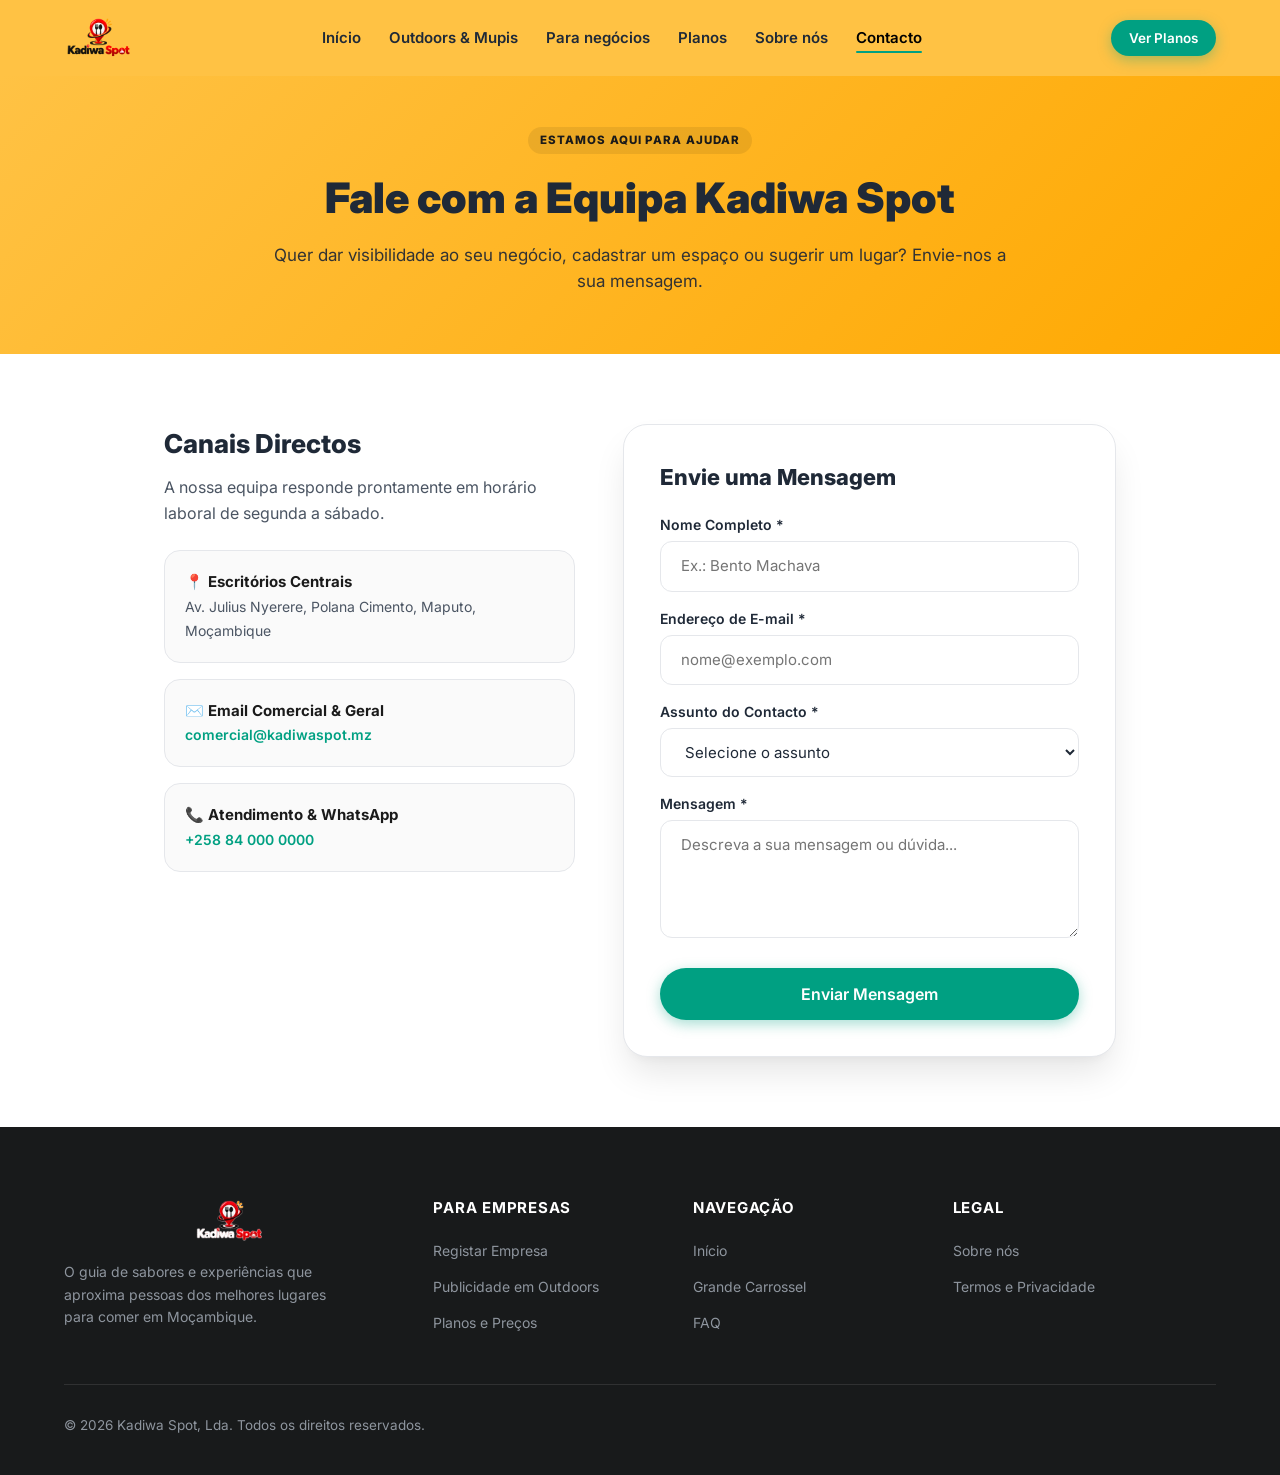
==== pages/contacto.html @ 8135b5d2 "o inicio da jornada iniciada" ====
<!DOCTYPE html>
<html lang="pt-MZ">

<head>
    <meta charset="UTF-8">
    <meta name="viewport" content="width=device-width, initial-scale=1.0">
    <meta name="description"
        content="Fale com a equipa do Kadiwa Spot para parcerias, publicidade em outdoors, cadastro de restaurantes ou suporte.">
    <meta name="theme-color" content="#FFC244">
    <title>Contacto & Parcerias | Kadiwa Spot</title>
    <link rel="stylesheet" href="../css/estilos.css">
</head>

<body>
    <a class="skip-link" href="#conteudo">Saltar para o conteúdo</a>

    <!-- Topbar (Glovo Yellow) -->
    <header class="glovo-header">
        <div class="container nav-wrap">
            <a class="brand-link" href="../index.html" aria-label="Kadiwa Spot Início">
                <img class="header-logo" src="../media/imagens/logo.png" alt="Kadiwa Spot">
            </a>

            <nav class="nav-links" aria-label="Menu principal">
                <a href="../index.html">Início</a>
                <a href="negocios.html#outdoors">Outdoors & Mupis</a>
                <a href="negocios.html">Para negócios</a>
                <a href="negocios.html#precos">Planos</a>
                <a href="sobre.html">Sobre nós</a>
                <a class="active" href="contacto.html">Contacto</a>
            </nav>

            <div class="header-actions">
                <a class="btn btn-teal btn-sm" href="negocios.html#precos">Ver Planos</a>
            </div>
        </div>
    </header>

    <main id="conteudo">
        <section class="business-hero-glovo" style="padding: 50px 0 60px 0;">
            <div class="container" style="text-align: center; max-width: 780px;">
                <span class="ad-tag tag-yellow" style="background: rgba(0,0,0,0.08); margin-bottom: 12px;">Estamos aqui
                    para ajudar</span>
                <h1 style="font-size: 42px; font-weight: 900; margin-bottom: 14px;">Fale com a Equipa Kadiwa Spot</h1>
                <p style="font-size: 17px; color: #333333;">Quer dar visibilidade ao seu negócio, cadastrar um espaço
                    ou sugerir um lugar? Envie-nos a sua mensagem.</p>
            </div>
        </section>

        <section style="padding: 70px 0; background: #FFFFFF;">
            <div class="container"
                style="display: grid; grid-template-columns: 1fr 1.2fr; gap: 48px; max-width: 1000px;">
                <!-- Contact info -->
                <div style="display: flex; flex-direction: column; gap: 24px;">
                    <div>
                        <h2 style="font-size: 26px; font-weight: 800; margin-bottom: 12px;">Canais Directos</h2>
                        <p style="color: var(--color-text-secondary); line-height: 1.6;">A nossa equipa responde
                            prontamente em horário laboral de segunda a sábado.</p>
                    </div>

                    <div style="display: flex; flex-direction: column; gap: 16px;">
                        <div
                            style="background: #FAFAFA; padding: 20px; border-radius: var(--radius-lg); border: 1px solid var(--color-border);">
                            <strong style="display: block; font-size: 15px; color: #1A1A1A;">📍 Escritórios
                                Centrais</strong>
                            <span style="color: var(--color-text-secondary); font-size: 14px;">Av. Julius Nyerere,
                                Polana Cimento, Maputo, Moçambique</span>
                        </div>

                        <div
                            style="background: #FAFAFA; padding: 20px; border-radius: var(--radius-lg); border: 1px solid var(--color-border);">
                            <strong style="display: block; font-size: 15px; color: #1A1A1A;">✉️ Email Comercial &
                                Geral</strong>
                            <a href="mailto:comercial@kadiwaspot.mz"
                                style="color: var(--color-teal); font-weight: 600; font-size: 14px;">comercial@kadiwaspot.mz</a>
                        </div>

                        <div
                            style="background: #FAFAFA; padding: 20px; border-radius: var(--radius-lg); border: 1px solid var(--color-border);">
                            <strong style="display: block; font-size: 15px; color: #1A1A1A;">📞 Atendimento &
                                WhatsApp</strong>
                            <a href="tel:+258840000000"
                                style="color: var(--color-teal); font-weight: 600; font-size: 14px;">+258 84 000
                                0000</a>
                        </div>
                    </div>
                </div>

                <!-- Form -->
                <div
                    style="background: #FFFFFF; padding: 36px; border-radius: var(--radius-xl); box-shadow: var(--shadow-xl); border: 1px solid var(--color-border);">
                    <h3 style="font-size: 22px; font-weight: 800; margin-bottom: 20px;">Envie uma Mensagem</h3>
                    <form id="contact-form" style="display: flex; flex-direction: column; gap: 16px;">
                        <div>
                            <label for="contact-name"
                                style="display: block; font-size: 14px; font-weight: 600; margin-bottom: 6px;">Nome
                                Completo *</label>
                            <input id="contact-name" type="text" class="newsletter-input"
                                style="width: 100%; border-radius: var(--radius-md);" required
                                placeholder="Ex.: Bento Machava">
                        </div>

                        <div>
                            <label for="contact-email"
                                style="display: block; font-size: 14px; font-weight: 600; margin-bottom: 6px;">Endereço
                                de E-mail *</label>
                            <input id="contact-email" type="email" class="newsletter-input"
                                style="width: 100%; border-radius: var(--radius-md);" required
                                placeholder="nome@exemplo.com">
                        </div>

                        <div>
                            <label for="contact-subject"
                                style="display: block; font-size: 14px; font-weight: 600; margin-bottom: 6px;">Assunto
                                do Contacto *</label>
                            <select id="contact-subject" class="newsletter-input"
                                style="width: 100%; border-radius: var(--radius-md);" required>
                                <option value="">Selecione o assunto</option>
                                <option value="outdoor">Publicidade em Outdoors & Mupis</option>
                                <option value="carrossel">Destaque no Grande Carrossel</option>
                                <option value="negocio">Registar Restaurante / Takeaway</option>
                                <option value="sugestao">Sugerir ou actualizar um espaço</option>
                                <option value="outro">Outro assunto</option>
                            </select>
                        </div>

                        <div>
                            <label for="contact-message"
                                style="display: block; font-size: 14px; font-weight: 600; margin-bottom: 6px;">Mensagem
                                *</label>
                            <textarea id="contact-message" rows="4" class="newsletter-input"
                                style="width: 100%; border-radius: var(--radius-md);" required
                                placeholder="Descreva a sua mensagem ou dúvida..."></textarea>
                        </div>

                        <button type="submit" class="btn btn-teal btn-lg" style="margin-top: 8px;">Enviar
                            Mensagem</button>
                    </form>
                    <div id="form-feedback"
                        style="display: none; margin-top: 16px; padding: 12px; border-radius: var(--radius-md); background: var(--color-teal-light); color: var(--color-teal); font-weight: 600; text-align: center;">
                        ✓ Mensagem enviada com sucesso! Entraremos em contacto brevemente.
                    </div>
                </div>
            </div>
        </section>
    </main>

    <!-- Glovo Dark Footer -->
    <footer class="glovo-footer">
        <div class="container">
            <div class="footer-top-grid">
                <div class="footer-brand-col">
                    <img class="footer-logo-img" src="../media/imagens/logo-dark.png" alt="Kadiwa Spot">
                    <p>O guia de sabores e experiências que aproxima pessoas dos melhores lugares para comer em
                        Moçambique.</p>
                </div>
                <div class="footer-links-col">
                    <h4>Para Empresas</h4>
                    <ul>
                        <li><a href="negocios.html">Registar Empresa</a></li>
                        <li><a href="negocios.html#outdoors">Publicidade em Outdoors</a></li>
                        <li><a href="negocios.html#precos">Planos e Preços</a></li>
                    </ul>
                </div>
                <div class="footer-links-col">
                    <h4>Navegação</h4>
                    <ul>
                        <li><a href="../index.html">Início</a></li>
                        <li><a href="../index.html#publicidade">Grande Carrossel</a></li>
                        <li><a href="../index.html#faq">FAQ</a></li>
                    </ul>
                </div>
                <div class="footer-links-col">
                    <h4>Legal</h4>
                    <ul>
                        <li><a href="sobre.html">Sobre nós</a></li>
                        <li><a href="sobre.html#termos">Termos e Privacidade</a></li>
                    </ul>
                </div>
            </div>
            <div class="footer-bottom-bar">
                <div class="footer-copyright">&copy; 2026 Kadiwa Spot, Lda. Todos os direitos reservados.</div>
            </div>
        </div>
    </footer>

    <script>
        document.getElementById('contact-form')?.addEventListener('submit', (e) => {
            e.preventDefault();
            document.getElementById('contact-form').style.display = 'none';
            document.getElementById('form-feedback').style.display = 'block';
        });
    </script>
</body>

</html>
---- css/estilos.css ----
@import url('https://fonts.googleapis.com/css2?family=Inter:wght@300;400;500;600;700;800;900&display=swap');

/* ==========================================================================
   DESIGN TOKENS & GLOVO-INSPIRED PALETTE
   ========================================================================== */
:root {
    /* Glovo Core Palette */
    --color-primary-yellow: #FFC244;
    --color-primary-yellow-hover: #FFB31A;
    --color-primary-yellow-light: #FFF8E6;
    --color-primary-yellow-dark: #EAA300;

    /* Teal Action Colors */
    --color-teal: #00A082;
    --color-teal-hover: #00846B;
    --color-teal-light: #EBF8F5;
    --color-teal-subtle: #D2F1EA;

    /* Dark & Neutrals */
    --color-dark: #181A1B;
    --color-dark-surface: #222528;
    --color-dark-muted: #8E959E;
    --color-text-main: #1F2937;
    --color-text-secondary: #4B5563;
    --color-text-muted: #6B7280;

    /* Backgrounds & Borders */
    --color-bg-page: #FAFAFA;
    --color-bg-card: #FFFFFF;
    --color-border: #E5E7EB;
    --color-border-subtle: #F3F4F6;

    /* Accents */
    --color-accent-orange: #FF7A00;
    --color-accent-red: #E11D48;
    --color-accent-purple: #7C3AED;

    /* Shadows */
    --shadow-sm: 0 1px 2px 0 rgba(0, 0, 0, 0.05);
    --shadow-md: 0 4px 6px -1px rgba(0, 0, 0, 0.08), 0 2px 4px -2px rgba(0, 0, 0, 0.05);
    --shadow-lg: 0 10px 25px -3px rgba(0, 0, 0, 0.08), 0 4px 6px -4px rgba(0, 0, 0, 0.04);
    --shadow-xl: 0 20px 35px -5px rgba(0, 0, 0, 0.1), 0 8px 10px -6px rgba(0, 0, 0, 0.04);
    --shadow-pill: 0 4px 20px rgba(0, 0, 0, 0.09);

    /* Radii */
    --radius-pill: 9999px;
    --radius-xl: 24px;
    --radius-lg: 16px;
    --radius-md: 12px;
    --radius-sm: 8px;

    /* Typography & Layout */
    --font-family: 'Inter', -apple-system, BlinkMacSystemFont, 'Segoe UI', Roboto, sans-serif;
    --transition: all 0.25s cubic-bezier(0.16, 1, 0.3, 1);
}

/* ==========================================================================
   RESET & BASE STYLES
   ========================================================================== */
*,
*::before,
*::after {
    box-sizing: border-box;
    margin: 0;
    padding: 0;
}

html {
    scroll-behavior: smooth;
    font-size: 16px;
}

body {
    font-family: var(--font-family);
    color: var(--color-text-main);
    background-color: var(--color-bg-page);
    line-height: 1.5;
    -webkit-font-smoothing: antialiased;
    overflow-x: hidden;
}

a {
    color: inherit;
    text-decoration: none;
}

img {
    max-width: 100%;
    height: auto;
    display: block;
}

button,
input,
select,
textarea {
    font: inherit;
    color: inherit;
}

button {
    cursor: pointer;
    border: none;
    background: none;
}

.skip-link {
    position: fixed;
    top: -100px;
    left: 20px;
    background: var(--color-teal);
    color: white;
    padding: 10px 20px;
    border-radius: var(--radius-pill);
    z-index: 9999;
    font-weight: 600;
    transition: top 0.2s ease;
}

.skip-link:focus {
    top: 20px;
}

.container {
    width: 100%;
    max-width: 1200px;
    margin-inline: auto;
    padding-inline: 24px;
}

.svg-sprite {
    position: absolute;
    width: 0;
    height: 0;
    overflow: hidden;
}

/* ==========================================================================
   BUTTONS & PILLS (GLOVO STYLE)
   ========================================================================== */
.btn {
    display: inline-flex;
    align-items: center;
    justify-content: center;
    gap: 8px;
    padding: 12px 26px;
    border-radius: var(--radius-pill);
    font-weight: 600;
    font-size: 15px;
    transition: var(--transition);
    white-space: nowrap;
    text-align: center;
    border: none;
}

.btn-teal {
    background-color: var(--color-teal);
    color: #FFFFFF;
    box-shadow: 0 4px 14px rgba(0, 160, 130, 0.35);
}

.btn-teal:hover {
    background-color: var(--color-teal-hover);
    transform: translateY(-2px);
    box-shadow: 0 6px 20px rgba(0, 160, 130, 0.45);
    color: #FFFFFF;
}

.btn-teal:active {
    transform: translateY(0);
}

.btn-yellow {
    background-color: var(--color-primary-yellow);
    color: var(--color-text-main);
    font-weight: 700;
    box-shadow: 0 4px 14px rgba(255, 194, 68, 0.4);
}

.btn-yellow:hover {
    background-color: var(--color-primary-yellow-hover);
    transform: translateY(-2px);
}

.btn-white {
    background-color: #FFFFFF;
    color: var(--color-text-main);
    box-shadow: var(--shadow-md);
}

.btn-white:hover {
    background-color: #F9FAFB;
    transform: translateY(-2px);
    box-shadow: var(--shadow-lg);
}

.btn-outline-white {
    background-color: transparent;
    color: #FFFFFF;
    border: 2px solid #FFFFFF;
}

.btn-outline-white:hover {
    background-color: rgba(255, 255, 255, 0.15);
    transform: translateY(-2px);
}

.btn-sm {
    padding: 8px 18px;
    font-size: 13.5px;
}

.btn-lg {
    padding: 14px 32px;
    font-size: 16px;
}

/* ==========================================================================
   NAVIGATION TOPBAR
   ========================================================================== */
.glovo-header {
    background-color: var(--color-primary-yellow);
    position: sticky;
    top: 0;
    z-index: 100;
    transition: background-color 0.3s ease, box-shadow 0.3s ease;
}

.glovo-header.scrolled {
    background-color: rgba(255, 194, 68, 0.98);
    backdrop-filter: blur(10px);
    box-shadow: 0 4px 20px rgba(0, 0, 0, 0.08);
}

.nav-wrap {
    display: flex;
    align-items: center;
    justify-content: space-between;
    height: 76px;
    gap: 24px;
}

.brand-link {
    display: flex;
    align-items: center;
    gap: 8px;
}

.header-logo {
    height: 46px;
    width: auto;
    object-fit: contain;
}

.nav-links {
    display: flex;
    align-items: center;
    gap: 28px;
}

.nav-links a {
    font-size: 15px;
    font-weight: 600;
    color: #1F2937;
    position: relative;
    transition: color 0.2s ease;
}

.nav-links a:hover,
.nav-links a.active {
    color: #000000;
}

.nav-links a::after {
    content: '';
    position: absolute;
    bottom: -4px;
    left: 0;
    width: 0%;
    height: 2px;
    background-color: var(--color-teal);
    border-radius: 2px;
    transition: width 0.2s ease;
}

.nav-links a:hover::after,
.nav-links a.active::after {
    width: 100%;
}

.header-actions {
    display: flex;
    align-items: center;
    gap: 12px;
}

/* Mobile Nav Toggle */
.mobile-nav-toggle {
    display: none;
    flex-direction: column;
    gap: 5px;
    width: 32px;
    padding: 6px 4px;
    background: transparent;
    cursor: pointer;
}

.mobile-nav-toggle span {
    display: block;
    height: 3px;
    background: #1F2937;
    border-radius: 3px;
    transition: 0.3s;
}

/* ==========================================================================
   GLOVO HERO SECTION (Yellow with speech bubble cutout)
   ========================================================================== */
.hero-glovo {
    background-color: var(--color-primary-yellow);
    position: relative;
    padding-top: 36px;
    padding-bottom: 70px;
    overflow: visible;
}

.hero-glovo-grid {
    display: grid;
    grid-template-columns: 0.95fr 1.05fr;
    align-items: center;
    gap: 48px;
}

/* Hero Left: Food & Grocery Bag Showcase */
.hero-visual-col {
    position: relative;
    display: flex;
    justify-content: center;
    align-items: center;
}

.hero-bag-wrapper {
    position: relative;
    width: 100%;
    max-width: 440px;
    display: flex;
    justify-content: center;
}

.hero-bag-img {
    width: 100%;
    height: auto;
    max-height: 420px;
    object-fit: contain;
    filter: drop-shadow(0 20px 30px rgba(184, 131, 0, 0.35));
    animation: floatSmooth 6s ease-in-out infinite alternate;
}

@keyframes floatSmooth {
    0% {
        transform: translateY(0px) rotate(0deg);
    }

    100% {
        transform: translateY(-10px) rotate(0.8deg);
    }
}

.hero-bag-badge {
    position: absolute;
    bottom: 12px;
    left: 20px;
    background: #FFFFFF;
    padding: 8px 16px;
    border-radius: var(--radius-pill);
    box-shadow: var(--shadow-lg);
    display: flex;
    align-items: center;
    gap: 8px;
    font-size: 13px;
    font-weight: 700;
    color: var(--color-teal);
    animation: pulseSubtle 3s infinite;
}

@keyframes pulseSubtle {

    0%,
    100% {
        transform: scale(1);
    }

    50% {
        transform: scale(1.04);
    }
}

/* Hero Right: Copy & Capsule Search Bar */
.hero-content-col {
    display: flex;
    flex-direction: column;
    gap: 20px;
}

.hero-content-col h1 {
    font-size: 48px;
    font-weight: 900;
    line-height: 1.12;
    color: #1A1A1A;
    letter-spacing: -0.02em;
}

.hero-content-col .hero-sub {
    font-size: 18px;
    font-weight: 500;
    color: #333333;
}

/* Glovo-Style Capsule Search Bar */
.glovo-search-capsule {
    background: #FFFFFF;
    border-radius: var(--radius-pill);
    padding: 6px 8px 6px 18px;
    box-shadow: var(--shadow-pill);
    display: flex;
    align-items: center;
    gap: 12px;
    margin-top: 8px;
    transition: box-shadow 0.2s ease, transform 0.2s ease;
}

.glovo-search-capsule:focus-within {
    box-shadow: 0 8px 30px rgba(0, 0, 0, 0.16);
    transform: translateY(-1px);
}

.search-icon-pin {
    color: var(--color-teal);
    width: 22px;
    height: 22px;
    flex-shrink: 0;
}

.search-input-field {
    flex: 1;
    border: none;
    outline: none;
    font-size: 16px;
    font-weight: 500;
    color: #1F2937;
    background: transparent;
}

.search-input-field::placeholder {
    color: #8C8C8C;
}

.btn-current-location {
    background: #F4FBF9;
    color: var(--color-teal);
    border: 1px solid var(--color-teal-subtle);
    padding: 8px 14px;
    border-radius: var(--radius-pill);
    font-size: 13px;
    font-weight: 600;
    display: flex;
    align-items: center;
    gap: 6px;
    cursor: pointer;
    transition: var(--transition);
    white-space: nowrap;
}

.btn-current-location:hover {
    background: var(--color-teal-light);
    border-color: var(--color-teal);
    color: var(--color-teal-hover);
}

.btn-current-location svg {
    width: 15px;
    height: 15px;
}

.btn-search-submit {
    background: var(--color-teal);
    color: #FFFFFF;
    padding: 12px 22px;
    border-radius: var(--radius-pill);
    font-size: 15px;
    font-weight: 700;
    display: flex;
    align-items: center;
    gap: 8px;
    transition: var(--transition);
}

.btn-search-submit:hover {
    background: var(--color-teal-hover);
}

/* Quick Pills under search */
.hero-quick-pills {
    display: flex;
    align-items: center;
    flex-wrap: wrap;
    gap: 8px;
    margin-top: 4px;
}

.quick-pill-label {
    font-size: 13px;
    font-weight: 600;
    color: #554400;
}

.quick-pill-item {
    background: rgba(255, 255, 255, 0.8);
    backdrop-filter: blur(4px);
    padding: 5px 14px;
    border-radius: var(--radius-pill);
    font-size: 13px;
    font-weight: 600;
    color: #2D2D2D;
    transition: var(--transition);
}

.quick-pill-item:hover {
    background: #FFFFFF;
    transform: translateY(-2px);
    box-shadow: 0 4px 10px rgba(0, 0, 0, 0.08);
}

/* Glovo Bottom Speech Bubble Cutout Tail */
.hero-tail-divider {
    position: absolute;
    bottom: -22px;
    left: 50%;
    transform: translateX(-50%);
    width: 48px;
    height: 24px;
    z-index: 10;
}

.hero-tail-divider svg {
    width: 100%;
    height: 100%;
    fill: var(--color-primary-yellow);
    display: block;
}

/* ==========================================================================
   TOP RESTAURANTS & BRANDS GRID (Glovo grid style)
   ========================================================================== */
.section-brands {
    padding: 40px 0 22px;
    background: #FFFFFF;
}

.section-brands .container {
    max-width: none;
    padding-inline: clamp(10px, 1.5vw, 22px);
}

.section-brands .section-title-wrap {
    margin-bottom: 20px;
}

.section-title-wrap {
    text-align: center;
    margin-bottom: 36px;
}

.section-title-wrap h2 {
    font-size: 32px;
    font-weight: 800;
    color: #1A1A1A;
    letter-spacing: -0.01em;
}

.section-title-wrap p {
    font-size: 16px;
    color: var(--color-text-muted);
    margin-top: 6px;
}

.brands-grid {
    display: grid;
    grid-template-columns: repeat(8, 1fr);
    gap: 16px;
}

.spots-carousel {
    overflow: hidden;
    height: 212px;
    padding: 2px 0 8px;
}

.spots-carousel-track {
    display: flex;
    width: max-content;
    will-change: transform;
    animation: spots-marquee-horizontal 36s cubic-bezier(0.37, 0, 0.63, 1) infinite;
}

.spots-carousel-set {
    display: flex;
    gap: 12px;
    padding-right: 12px;
}

.spots-carousel .brand-card-item {
    flex: 0 0 clamp(260px, 22vw, 320px);
    gap: 8px;
    padding: 8px 5px;
}

.spots-carousel .brand-logo-box {
    width: min(100%, 310px);
    height: 148px;
    border-radius: 18px;
    padding: 10px;
}

.spots-carousel .brand-card-name {
    max-width: 260px;
    font-size: 15.5px;
}

.spots-carousel:hover .spots-carousel-track,
.spots-carousel:focus-within .spots-carousel-track {
    animation-play-state: paused;
}

@keyframes spots-marquee-horizontal {
    from {
        transform: translate3d(0, 0, 0);
    }

    to {
        transform: translate3d(-50%, 0, 0);
    }
}

.brand-card-item {
    display: flex;
    flex-direction: column;
    align-items: center;
    gap: 10px;
    padding: 12px 8px;
    border-radius: var(--radius-md);
    transition: var(--transition);
    cursor: pointer;
}

.brand-card-item:hover {
    transform: translateY(-4px);
}

.brand-logo-box {
    width: 72px;
    height: 72px;
    background: #FFFFFF;
    border: 1px solid #EDEDED;
    border-radius: 16px;
    display: flex;
    align-items: center;
    justify-content: center;
    padding: 10px;
    box-shadow: 0 4px 12px rgba(0, 0, 0, 0.04);
    transition: var(--transition);
    overflow: hidden;
}

.brand-card-item:hover .brand-logo-box {
    box-shadow: 0 8px 20px rgba(0, 0, 0, 0.1);
    border-color: var(--color-teal-subtle);
}

.brand-logo-box img {
    max-width: 100%;
    max-height: 100%;
    object-fit: contain;
}

.brand-card-name {
    font-size: 13.5px;
    font-weight: 600;
    color: var(--color-text-main);
    text-align: center;
    white-space: nowrap;
    overflow: hidden;
    text-overflow: ellipsis;
    max-width: 90px;
}

@media (prefers-reduced-motion: reduce) {
    .spots-carousel {
        height: auto;
        overflow-x: auto;
        scrollbar-width: thin;
    }

    .spots-carousel-track {
        animation: none;
    }

    .spots-carousel-set[aria-hidden="true"] {
        display: none;
    }
}

/* ==========================================================================
   GRANDE CARROSSEL DE PUBLICIDADE & DESTAQUES
   ========================================================================== */
.section-advertising-carousel {
    padding: 50px 0 70px 0;
    background: #FFFFFF;
}

.ad-section-header {
    display: flex;
    align-items: flex-end;
    justify-content: space-between;
    margin-bottom: 24px;
    flex-wrap: wrap;
    gap: 16px;
}

.ad-section-header .ad-badge {
    display: inline-flex;
    align-items: center;
    gap: 6px;
    background: #FFF3D6;
    color: #945800;
    font-size: 12px;
    font-weight: 800;
    text-transform: uppercase;
    letter-spacing: 0.06em;
    padding: 4px 12px;
    border-radius: var(--radius-pill);
    margin-bottom: 8px;
}

.ad-section-header h2 {
    font-size: 30px;
    font-weight: 800;
    color: #1A1A1A;
}

.ad-carousel-container {
    position: relative;
    width: 100%;
    border-radius: var(--radius-xl);
    overflow: hidden;
    box-shadow: var(--shadow-xl);
    background: #181A1B;
}

.ad-carousel-track {
    display: flex;
    transition: transform 0.5s cubic-bezier(0.25, 1, 0.5, 1);
    width: 100%;
}

.ad-slide {
    min-width: 100%;
    position: relative;
    display: grid;
    grid-template-columns: 1.15fr 0.85fr;
    min-height: 440px;
    background: #1F2428;
    overflow: hidden;
}

/* Slide Content */
.ad-slide-content {
    padding: 48px 48px 48px 56px;
    display: flex;
    flex-direction: column;
    justify-content: center;
    align-items: flex-start;
    gap: 16px;
    z-index: 2;
    background: linear-gradient(90deg, rgba(24, 26, 27, 0.96) 60%, rgba(24, 26, 27, 0.75) 100%);
}

.ad-tag {
    display: inline-flex;
    align-items: center;
    gap: 6px;
    font-size: 11.5px;
    font-weight: 800;
    letter-spacing: 0.08em;
    text-transform: uppercase;
    padding: 5px 12px;
    border-radius: var(--radius-pill);
}

.tag-yellow {
    background: var(--color-primary-yellow);
    color: #1A1A1A;
}

.tag-teal {
    background: var(--color-teal);
    color: #FFFFFF;
}

.tag-orange {
    background: var(--color-accent-orange);
    color: #FFFFFF;
}

.ad-slide-content h3 {
    font-size: 34px;
    font-weight: 800;
    color: #FFFFFF;
    line-height: 1.2;
    max-width: 520px;
}

.ad-slide-content p {
    font-size: 16px;
    color: #D1D5DB;
    max-width: 480px;
    line-height: 1.6;
}

.ad-slide-actions {
    display: flex;
    align-items: center;
    gap: 14px;
    margin-top: 8px;
}

/* Slide Media */
.ad-slide-media {
    position: relative;
    overflow: hidden;
    display: flex;
    align-items: center;
    justify-content: center;
}

.ad-slide-media img {
    width: 100%;
    height: 100%;
    object-fit: cover;
    transition: transform 6s ease;
}

.ad-slide:hover .ad-slide-media img {
    transform: scale(1.05);
}

/* Carousel Nav Controls */
.carousel-btn {
    position: absolute;
    top: 50%;
    transform: translateY(-50%);
    width: 46px;
    height: 46px;
    border-radius: 50%;
    background: rgba(255, 255, 255, 0.88);
    color: #181A1B;
    display: flex;
    align-items: center;
    justify-content: center;
    box-shadow: 0 4px 16px rgba(0, 0, 0, 0.25);
    z-index: 10;
    transition: var(--transition);
}

.carousel-btn:hover {
    background: #FFFFFF;
    transform: translateY(-50%) scale(1.1);
    color: var(--color-teal);
}

.carousel-btn-prev {
    left: 20px;
}

.carousel-btn-next {
    right: 20px;
}

.carousel-btn svg {
    width: 22px;
    height: 22px;
}

/* Carousel Indicators (Dots) */
.carousel-dots {
    position: absolute;
    bottom: 20px;
    left: 56px;
    display: flex;
    align-items: center;
    gap: 8px;
    z-index: 10;
}

.carousel-dot {
    width: 10px;
    height: 10px;
    border-radius: var(--radius-pill);
    background: rgba(255, 255, 255, 0.4);
    cursor: pointer;
    transition: all 0.3s ease;
}

.carousel-dot.active {
    width: 32px;
    background: var(--color-primary-yellow);
}

/* ==========================================================================
   TUDO NO KADIWA SPOT (3 Feature Columns Glovo-style)
   ========================================================================== */
.section-features-glovo {
    padding: 70px 0;
    background: #FAFAFA;
    text-align: center;
}

.features-glovo-grid {
    display: grid;
    grid-template-columns: repeat(3, 1fr);
    gap: 40px;
    margin-top: 48px;
    margin-bottom: 48px;
}

.feature-col-item {
    display: flex;
    flex-direction: column;
    align-items: center;
    text-align: center;
}

.feature-illustration-circle {
    width: 140px;
    height: 140px;
    border-radius: 50%;
    background: #FFF8E6;
    display: flex;
    align-items: center;
    justify-content: center;
    margin-bottom: 24px;
    position: relative;
    box-shadow: 0 8px 24px rgba(255, 194, 68, 0.2);
    transition: var(--transition);
}

.feature-col-item:hover .feature-illustration-circle {
    transform: translateY(-6px) scale(1.03);
    box-shadow: 0 14px 30px rgba(255, 194, 68, 0.35);
}

.feature-icon-svg {
    width: 64px;
    height: 64px;
    color: #1A1A1A;
}

.feature-col-item h3 {
    font-size: 20px;
    font-weight: 800;
    color: #1A1A1A;
    margin-bottom: 12px;
    max-width: 280px;
}

.feature-col-item p {
    font-size: 15px;
    color: var(--color-text-secondary);
    line-height: 1.6;
    max-width: 300px;
}

/* ==========================================================================
   YELLOW WAVY CURVED SECTION: CIDADES / ZONAS
   ========================================================================== */
.section-zones-wavy {
    background-color: var(--color-primary-yellow);
    position: relative;
    padding: 70px 0 80px 0;
    margin: 40px 0;
}

.wavy-top-svg,
.wavy-bottom-svg {
    position: absolute;
    left: 0;
    width: 100%;
    height: 38px;
    overflow: hidden;
    line-height: 0;
}

.wavy-top-svg {
    top: -37px;
}

.wavy-bottom-svg {
    bottom: -37px;
}

.wavy-top-svg svg,
.wavy-bottom-svg svg {
    display: block;
    width: 100%;
    height: 100%;
    fill: var(--color-primary-yellow);
}

.zones-container {
    text-align: center;
    max-width: 900px;
    margin-inline: auto;
}

.zones-rider-icon {
    width: 72px;
    height: 72px;
    background: #FFFFFF;
    border-radius: 50%;
    display: inline-flex;
    align-items: center;
    justify-content: center;
    box-shadow: 0 6px 20px rgba(0, 0, 0, 0.08);
    margin-bottom: 18px;
}

.zones-rider-icon svg {
    width: 36px;
    height: 36px;
    color: #1A1A1A;
}

.zones-container h2 {
    font-size: 36px;
    font-weight: 800;
    color: #1A1A1A;
    margin-bottom: 10px;
}

.zones-container p {
    font-size: 16px;
    color: #3B2E00;
    margin-bottom: 32px;
}

.zones-pills-wrap {
    display: flex;
    flex-wrap: wrap;
    justify-content: center;
    gap: 12px;
}

.zone-pill {
    background: #FFFFFF;
    color: #1F2937;
    font-size: 14.5px;
    font-weight: 700;
    padding: 9px 20px;
    border-radius: var(--radius-pill);
    box-shadow: 0 3px 10px rgba(0, 0, 0, 0.06);
    transition: var(--transition);
    cursor: pointer;
    border: 1px solid transparent;
}

.zone-pill:hover {
    transform: translateY(-3px) scale(1.02);
    box-shadow: 0 6px 18px rgba(0, 0, 0, 0.12);
    color: var(--color-teal);
}

/* ==========================================================================
   DESCARREGAR A APP SECTION
   ========================================================================== */
.section-app-download {
    padding: 80px 0 60px 0;
    background: #FFFFFF;
}

.app-download-grid {
    display: grid;
    grid-template-columns: 0.95fr 1.05fr;
    align-items: center;
    gap: 60px;
}

.app-download-content {
    display: flex;
    flex-direction: column;
    align-items: flex-start;
    gap: 20px;
}

.app-badge-icon {
    width: 58px;
    height: 58px;
    background: #FFF8E6;
    border-radius: 50%;
    display: flex;
    align-items: center;
    justify-content: center;
    color: #EAA300;
}

.app-badge-icon svg {
    width: 28px;
    height: 28px;
}

.app-download-content h2 {
    font-size: 38px;
    font-weight: 900;
    color: #1A1A1A;
    line-height: 1.15;
}

.app-download-content p {
    font-size: 17px;
    color: var(--color-text-secondary);
    line-height: 1.6;
}

.app-store-badges {
    display: flex;
    align-items: center;
    gap: 14px;
    margin-top: 8px;
}

.store-badge-btn {
    display: inline-flex;
    align-items: center;
    gap: 10px;
    background: #000000;
    color: #FFFFFF;
    padding: 10px 18px;
    border-radius: var(--radius-md);
    transition: var(--transition);
}

.store-badge-btn:hover {
    transform: translateY(-2px);
    box-shadow: 0 6px 18px rgba(0, 0, 0, 0.2);
}

.store-badge-btn svg {
    width: 24px;
    height: 24px;
    fill: #FFFFFF;
}

.store-badge-text {
    display: flex;
    flex-direction: column;
    text-align: left;
    line-height: 1.1;
}

.store-badge-text span {
    font-size: 10px;
    text-transform: uppercase;
    letter-spacing: 0.05em;
    color: #D1D5DB;
}

.store-badge-text strong {
    font-size: 14px;
    font-weight: 700;
    color: #FFFFFF;
}

.app-mockup-wrapper {
    position: relative;
    display: flex;
    justify-content: center;
}

.app-mockup-img {
    width: 100%;
    max-width: 540px;
    border-radius: var(--radius-xl);
    box-shadow: 0 24px 50px -10px rgba(0, 0, 0, 0.15);
    transition: var(--transition);
}

.app-mockup-img:hover {
    transform: translateY(-6px);
    box-shadow: 0 30px 60px -10px rgba(0, 0, 0, 0.22);
}

/* ==========================================================================
   METER MÃOS À OBRA, JUNTOS (Mint green parcerias)
   ========================================================================== */
.section-partners-mint {
    background: var(--color-teal-light);
    padding: 80px 0;
    position: relative;
}

.partners-header {
    text-align: center;
    margin-bottom: 50px;
}

.partners-handshake-icon {
    width: 68px;
    height: 68px;
    background: #FFFFFF;
    border-radius: 50%;
    display: inline-flex;
    align-items: center;
    justify-content: center;
    box-shadow: 0 6px 20px rgba(0, 160, 130, 0.15);
    margin-bottom: 16px;
}

.partners-handshake-icon svg {
    width: 34px;
    height: 34px;
    color: var(--color-teal);
}

.partners-header h2 {
    font-size: 36px;
    font-weight: 900;
    color: #1A1A1A;
}

.partners-header p {
    font-size: 16px;
    color: var(--color-text-secondary);
    margin-top: 8px;
}

.partners-cards-grid {
    display: grid;
    grid-template-columns: repeat(3, 1fr);
    gap: 36px;
}

.partner-card-item {
    background: #FFFFFF;
    border-radius: var(--radius-xl);
    padding: 36px 28px;
    display: flex;
    flex-direction: column;
    align-items: center;
    text-align: center;
    box-shadow: 0 8px 30px rgba(0, 160, 130, 0.08);
    transition: var(--transition);
}

.partner-card-item:hover {
    transform: translateY(-8px);
    box-shadow: 0 16px 40px rgba(0, 160, 130, 0.16);
}

.partner-circle-photo {
    width: 170px;
    height: 170px;
    border-radius: 50%;
    overflow: hidden;
    margin-bottom: 24px;
    border: 5px solid var(--color-teal-subtle);
    box-shadow: 0 8px 24px rgba(0, 0, 0, 0.1);
    flex-shrink: 0;
}

.partner-circle-photo img {
    width: 100%;
    height: 100%;
    object-fit: cover;
    transition: transform 0.5s ease;
}

.partner-card-item:hover .partner-circle-photo img {
    transform: scale(1.08);
}

.partner-card-item h3 {
    font-size: 22px;
    font-weight: 800;
    color: #1A1A1A;
    margin-bottom: 10px;
}

.partner-card-item p {
    font-size: 15px;
    color: var(--color-text-secondary);
    line-height: 1.6;
    margin-bottom: 24px;
    flex-grow: 1;
}

/* ==========================================================================
   FAQ ACCORDION
   ========================================================================== */
.section-faq-wrap {
    padding: 70px 0;
    background: #FFFFFF;
}

.faq-list {
    max-width: 820px;
    margin-inline: auto;
    display: flex;
    flex-direction: column;
    gap: 14px;
    margin-top: 36px;
}

.faq-item {
    border: 1px solid var(--color-border);
    border-radius: var(--radius-lg);
    background: #FAFAFA;
    transition: var(--transition);
    overflow: hidden;
}

.faq-item.open {
    background: #FFFFFF;
    border-color: var(--color-teal);
    box-shadow: 0 6px 20px rgba(0, 160, 130, 0.08);
}

.faq-question-btn {
    width: 100%;
    padding: 20px 24px;
    display: flex;
    align-items: center;
    justify-content: space-between;
    gap: 16px;
    font-size: 16.5px;
    font-weight: 700;
    color: #1A1A1A;
    text-align: left;
    cursor: pointer;
}

.faq-icon-arrow {
    width: 20px;
    height: 20px;
    color: var(--color-teal);
    transition: transform 0.3s ease;
    flex-shrink: 0;
}

.faq-item.open .faq-icon-arrow {
    transform: rotate(180deg);
}

.faq-answer-content {
    display: none;
    padding: 0 24px 20px 24px;
    font-size: 15px;
    color: var(--color-text-secondary);
    line-height: 1.6;
}

.faq-item.open .faq-answer-content {
    display: block;
}

/* ==========================================================================
   NEWSLETTER
   ========================================================================== */
.section-newsletter {
    padding: 60px 0;
    background: #F9FAFB;
    border-top: 1px solid var(--color-border);
    border-bottom: 1px solid var(--color-border);
}

.newsletter-box {
    max-width: 700px;
    margin-inline: auto;
    text-align: center;
}

.newsletter-box h2 {
    font-size: 28px;
    font-weight: 800;
    color: #1A1A1A;
    margin-bottom: 8px;
}

.newsletter-box p {
    font-size: 16px;
    color: var(--color-text-secondary);
    margin-bottom: 24px;
}

.newsletter-form-wrap {
    display: flex;
    align-items: center;
    gap: 10px;
    max-width: 500px;
    margin-inline: auto;
}

.newsletter-input {
    flex: 1;
    padding: 13px 20px;
    border: 1px solid var(--color-border);
    border-radius: var(--radius-pill);
    font-size: 15px;
    background: #FFFFFF;
    outline: none;
}

.newsletter-input:focus {
    border-color: var(--color-teal);
    box-shadow: 0 0 0 3px rgba(0, 160, 130, 0.15);
}

.newsletter-success-msg {
    margin-top: 14px;
    padding: 10px 18px;
    background: var(--color-teal-light);
    color: var(--color-teal);
    font-weight: 600;
    border-radius: var(--radius-pill);
    display: inline-block;
}

/* ==========================================================================
   GLOVO DARK FOOTER
   ========================================================================== */
.glovo-footer {
    background: var(--color-dark);
    color: #FFFFFF;
    padding: 70px 0 40px 0;
}

.footer-top-grid {
    display: grid;
    grid-template-columns: 1.5fr 1fr 1fr 1.2fr;
    gap: 40px;
    padding-bottom: 50px;
    border-bottom: 1px solid rgba(255, 255, 255, 0.1);
}

.footer-brand-col {
    display: flex;
    flex-direction: column;
    gap: 16px;
}

.footer-logo-img {
    height: 48px;
    width: auto;
    object-fit: contain;
}

.footer-brand-col p {
    color: var(--color-dark-muted);
    font-size: 14px;
    line-height: 1.6;
    max-width: 280px;
}

.footer-links-col h4 {
    font-size: 15px;
    font-weight: 700;
    color: #FFFFFF;
    text-transform: uppercase;
    letter-spacing: 0.05em;
    margin-bottom: 18px;
}

.footer-links-col ul {
    list-style: none;
    display: flex;
    flex-direction: column;
    gap: 12px;
}

.footer-links-col a {
    color: var(--color-dark-muted);
    font-size: 14px;
    transition: color 0.2s ease;
}

.footer-links-col a:hover {
    color: var(--color-primary-yellow);
}

.footer-bottom-bar {
    display: flex;
    align-items: center;
    justify-content: space-between;
    padding-top: 30px;
    flex-wrap: wrap;
    gap: 16px;
}

.footer-copyright {
    color: var(--color-dark-muted);
    font-size: 13.5px;
}

.footer-selectors {
    display: flex;
    align-items: center;
    gap: 14px;
}

.footer-select {
    background: #25282B;
    color: #FFFFFF;
    border: 1px solid rgba(255, 255, 255, 0.12);
    padding: 7px 14px;
    border-radius: var(--radius-pill);
    font-size: 13px;
    outline: none;
}

/* ==========================================================================
   PAGES / NEGOCIOS.HTML STYLING
   ========================================================================== */
.business-hero-glovo {
    background: linear-gradient(135deg, #FFC244 0%, #FFA800 100%);
    padding: 60px 0 80px 0;
    position: relative;
}

.business-hero-grid {
    display: grid;
    grid-template-columns: 1.1fr 0.9fr;
    gap: 48px;
    align-items: center;
}

.business-hero-content h1 {
    font-size: 46px;
    font-weight: 900;
    color: #1A1A1A;
    line-height: 1.15;
    margin-bottom: 16px;
}

.business-hero-content .lead {
    font-size: 18px;
    color: #333333;
    line-height: 1.6;
    margin-bottom: 28px;
}

.business-hero-actions {
    display: flex;
    align-items: center;
    gap: 14px;
    flex-wrap: wrap;
}

.business-hero-visual {
    border-radius: var(--radius-xl);
    overflow: hidden;
    box-shadow: 0 20px 40px rgba(0, 0, 0, 0.2);
}

/* Outdoor & Media Showcase on Negocios */
.section-outdoor-showcase {
    padding: 80px 0;
    background: #FFFFFF;
}

.outdoor-featured-box {
    background: #181A1B;
    border-radius: var(--radius-xl);
    overflow: hidden;
    color: #FFFFFF;
    display: grid;
    grid-template-columns: 1.1fr 0.9fr;
    box-shadow: var(--shadow-xl);
    margin-bottom: 48px;
}

.outdoor-box-content {
    padding: 56px 48px;
    display: flex;
    flex-direction: column;
    justify-content: center;
    gap: 18px;
}

.outdoor-box-content h3 {
    font-size: 34px;
    font-weight: 800;
    line-height: 1.2;
}

.outdoor-box-content p {
    color: #D1D5DB;
    font-size: 16px;
    line-height: 1.6;
}

.outdoor-stats-row {
    display: flex;
    align-items: center;
    gap: 28px;
    margin: 12px 0;
}

.outdoor-stat-item strong {
    font-size: 28px;
    font-weight: 900;
    color: var(--color-primary-yellow);
    display: block;
}

.outdoor-stat-item span {
    font-size: 13px;
    color: #9CA3AF;
}

.outdoor-box-media {
    overflow: hidden;
    position: relative;
}

.outdoor-box-media img {
    width: 100%;
    height: 100%;
    object-fit: cover;
}

/* Secondary Media Grid (Takeaways & Mupis) */
.media-secondary-grid {
    display: grid;
    grid-template-columns: 1fr 1fr;
    gap: 32px;
}

.media-feature-card {
    background: #F9FAFB;
    border-radius: var(--radius-xl);
    overflow: hidden;
    border: 1px solid var(--color-border);
    transition: var(--transition);
}

.media-feature-card:hover {
    transform: translateY(-4px);
    box-shadow: var(--shadow-lg);
}

.media-card-img-wrap {
    height: 260px;
    overflow: hidden;
}

.media-card-img-wrap img {
    width: 100%;
    height: 100%;
    object-fit: cover;
    transition: transform 0.4s ease;
}

.media-feature-card:hover .media-card-img-wrap img {
    transform: scale(1.05);
}

.media-card-body {
    padding: 28px;
}

.media-card-body h4 {
    font-size: 22px;
    font-weight: 800;
    color: #1A1A1A;
    margin-bottom: 8px;
}

.media-card-body p {
    font-size: 15px;
    color: var(--color-text-secondary);
    line-height: 1.6;
    margin-bottom: 16px;
}

/* Pricing Section */
.section-pricing-glovo {
    padding: 80px 0;
    background: #FAFAFA;
}

.pricing-toggle-wrap {
    display: flex;
    justify-content: center;
    align-items: center;
    gap: 12px;
    margin: 32px 0 48px 0;
}

.billing-toggle-btn {
    padding: 9px 22px;
    border-radius: var(--radius-pill);
    font-size: 14.5px;
    font-weight: 700;
    background: #E5E7EB;
    color: #4B5563;
    transition: var(--transition);
}

.billing-toggle-btn.active {
    background: var(--color-teal);
    color: #FFFFFF;
    box-shadow: 0 4px 14px rgba(0, 160, 130, 0.3);
}

.pricing-cards-grid {
    display: grid;
    grid-template-columns: repeat(3, 1fr);
    gap: 32px;
    align-items: stretch;
}

.pricing-card-item {
    background: #FFFFFF;
    border-radius: var(--radius-xl);
    padding: 38px 32px;
    border: 2px solid var(--color-border);
    display: flex;
    flex-direction: column;
    position: relative;
    transition: var(--transition);
}

.pricing-card-item:hover {
    transform: translateY(-6px);
    box-shadow: var(--shadow-xl);
}

.pricing-card-item.featured {
    border-color: var(--color-teal);
    box-shadow: 0 12px 35px rgba(0, 160, 130, 0.15);
}

.pricing-popular-badge {
    position: absolute;
    top: -14px;
    left: 50%;
    transform: translateX(-50%);
    background: var(--color-teal);
    color: #FFFFFF;
    font-size: 12px;
    font-weight: 800;
    text-transform: uppercase;
    letter-spacing: 0.05em;
    padding: 4px 16px;
    border-radius: var(--radius-pill);
}

.plan-header h3 {
    font-size: 24px;
    font-weight: 800;
    color: #1A1A1A;
}

.plan-header .plan-desc {
    font-size: 14px;
    color: var(--color-text-muted);
    margin-top: 4px;
}

.plan-price-box {
    margin: 24px 0;
}

.plan-price-box strong {
    font-size: 40px;
    font-weight: 900;
    color: #1A1A1A;
}

.plan-price-box span {
    font-size: 15px;
    color: var(--color-text-muted);
}

.plan-features-list {
    list-style: none;
    display: flex;
    flex-direction: column;
    gap: 12px;
    margin-bottom: 32px;
    flex-grow: 1;
}

.plan-features-list li {
    font-size: 14.5px;
    color: var(--color-text-secondary);
    display: flex;
    align-items: center;
    gap: 10px;
}

.plan-features-list li svg {
    width: 18px;
    height: 18px;
    color: var(--color-teal);
    flex-shrink: 0;
}

.plan-features-list li.missing {
    color: #9CA3AF;
    text-decoration: line-through;
}

.plan-features-list li.missing svg {
    color: #D1D5DB;
}

.plan-features-list li.highlight-benefit {
    color: #00846B;
    font-weight: 700;
}

/* ==========================================================================
   RESPONSIVE MEDIA QUERIES
   ========================================================================== */
@media (max-width: 1024px) {
    .brands-grid {
        grid-template-columns: repeat(4, 1fr);
    }

    .spots-carousel {
        height: 208px;
    }

    .spots-carousel-set {
        gap: 10px;
        padding-right: 10px;
    }

    .spots-carousel .brand-card-item {
        flex-basis: clamp(230px, 30vw, 285px);
    }

    .ad-slide {
        grid-template-columns: 1fr;
    }

    .ad-slide-content {
        padding: 36px 28px;
    }

    .ad-slide-media {
        height: 280px;
    }

    .hero-glovo-grid,
    .app-download-grid,
    .business-hero-grid,
    .outdoor-featured-box {
        grid-template-columns: 1fr;
    }

    .footer-top-grid {
        grid-template-columns: 1fr 1fr;
    }

    .partners-cards-grid,
    .pricing-cards-grid,
    .features-glovo-grid {
        grid-template-columns: 1fr;
    }
}

@media (max-width: 768px) {
    .nav-links {
        display: none;
    }

    .mobile-nav-toggle {
        display: flex;
    }

    .hero-content-col h1 {
        font-size: 36px;
    }

    .glovo-search-capsule {
        flex-direction: column;
        border-radius: var(--radius-lg);
        padding: 12px;
        align-items: stretch;
    }

    .btn-current-location {
        justify-content: center;
    }

    .brands-grid {
        grid-template-columns: repeat(3, 1fr);
    }

    .spots-carousel {
        height: 186px;
    }

    .spots-carousel-set {
        gap: 8px;
        padding-right: 8px;
    }

    .spots-carousel .brand-card-item {
        flex-basis: 214px;
    }

    .spots-carousel .brand-logo-box {
        height: 124px;
    }

    .media-secondary-grid {
        grid-template-columns: 1fr;
    }

    .footer-top-grid {
        grid-template-columns: 1fr;
    }
}
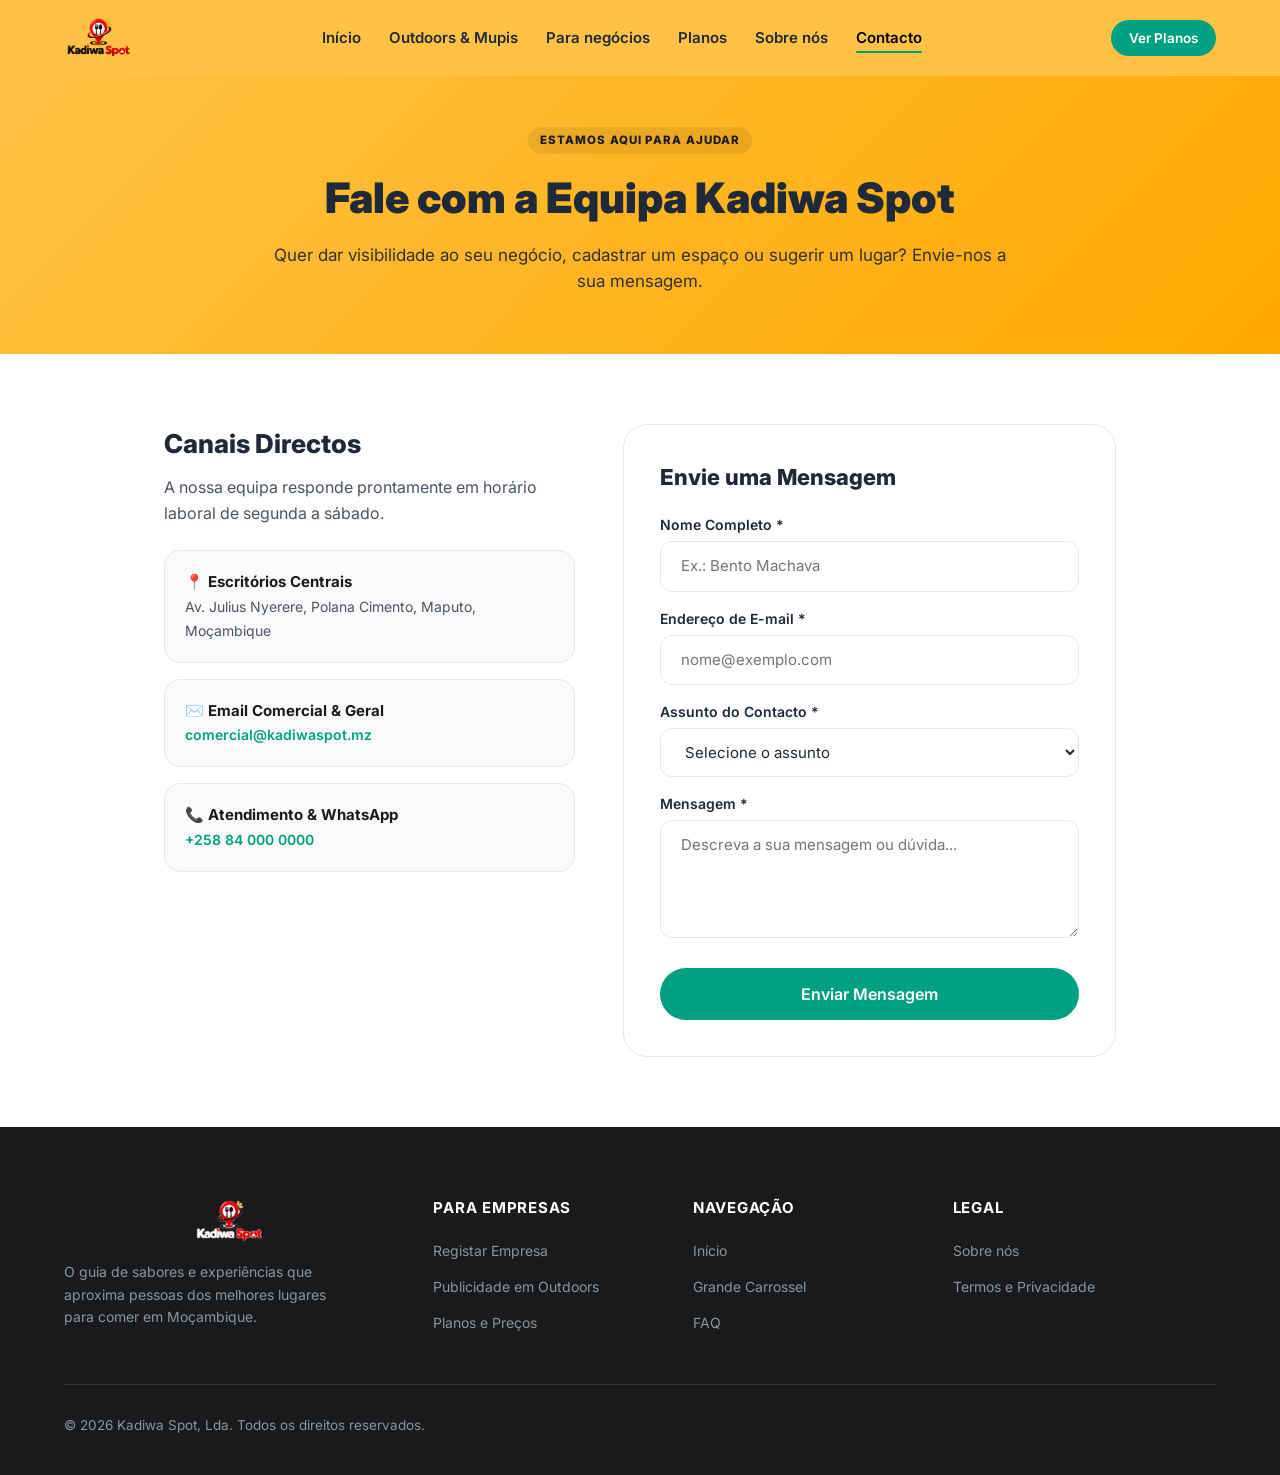
==== commit 7618e7bb: "carrosel" ====
--- a/pages/contacto.html
+++ b/pages/contacto.html
@@ -88,7 +88,7 @@
 
                 <!-- Form -->
                 <div
-                    style="background: #FFFFFF; padding: 36px; border-radius: var(--radius-xl); box-shadow: var(--shadow-xl); border: 1px solid var(--color-border);">
+                    style="background: #FFFFFF; padding: 36px; border-radius: var(--radius-xl); border: 1px solid var(--color-border);">
                     <h3 style="font-size: 22px; font-weight: 800; margin-bottom: 20px;">Envie uma Mensagem</h3>
                     <form id="contact-form" style="display: flex; flex-direction: column; gap: 16px;">
                         <div>
--- a/css/estilos.css
+++ b/css/estilos.css
@@ -35,12 +35,6 @@
     --color-accent-red: #E11D48;
     --color-accent-purple: #7C3AED;
 
-    /* Shadows */
-    --shadow-sm: 0 1px 2px 0 rgba(0, 0, 0, 0.05);
-    --shadow-md: 0 4px 6px -1px rgba(0, 0, 0, 0.08), 0 2px 4px -2px rgba(0, 0, 0, 0.05);
-    --shadow-lg: 0 10px 25px -3px rgba(0, 0, 0, 0.08), 0 4px 6px -4px rgba(0, 0, 0, 0.04);
-    --shadow-xl: 0 20px 35px -5px rgba(0, 0, 0, 0.1), 0 8px 10px -6px rgba(0, 0, 0, 0.04);
-    --shadow-pill: 0 4px 20px rgba(0, 0, 0, 0.09);
 
     /* Radii */
     --radius-pill: 9999px;
@@ -156,13 +150,11 @@
 .btn-teal {
     background-color: var(--color-teal);
     color: #FFFFFF;
-    box-shadow: 0 4px 14px rgba(0, 160, 130, 0.35);
 }
 
 .btn-teal:hover {
     background-color: var(--color-teal-hover);
     transform: translateY(-2px);
-    box-shadow: 0 6px 20px rgba(0, 160, 130, 0.45);
     color: #FFFFFF;
 }
 
@@ -174,7 +166,6 @@
     background-color: var(--color-primary-yellow);
     color: var(--color-text-main);
     font-weight: 700;
-    box-shadow: 0 4px 14px rgba(255, 194, 68, 0.4);
 }
 
 .btn-yellow:hover {
@@ -184,14 +175,13 @@
 
 .btn-white {
     background-color: #FFFFFF;
+    border: 1px solid var(--color-border);
     color: var(--color-text-main);
-    box-shadow: var(--shadow-md);
 }
 
 .btn-white:hover {
     background-color: #F9FAFB;
     transform: translateY(-2px);
-    box-shadow: var(--shadow-lg);
 }
 
 .btn-outline-white {
@@ -223,13 +213,12 @@
     position: sticky;
     top: 0;
     z-index: 100;
-    transition: background-color 0.3s ease, box-shadow 0.3s ease;
+    transition: background-color 0.3s ease;
 }
 
 .glovo-header.scrolled {
     background-color: rgba(255, 194, 68, 0.98);
     backdrop-filter: blur(10px);
-    box-shadow: 0 4px 20px rgba(0, 0, 0, 0.08);
 }
 
 .nav-wrap {
@@ -318,6 +307,7 @@
    ========================================================================== */
 .hero-glovo {
     background-color: var(--color-primary-yellow);
+    border-top: 2px solid rgba(24, 26, 27, 0.2);
     position: relative;
     padding-top: 36px;
     padding-bottom: 70px;
@@ -352,7 +342,6 @@
     height: auto;
     max-height: 420px;
     object-fit: contain;
-    filter: drop-shadow(0 20px 30px rgba(184, 131, 0, 0.35));
     animation: floatSmooth 6s ease-in-out infinite alternate;
 }
 
@@ -373,7 +362,6 @@
     background: #FFFFFF;
     padding: 8px 16px;
     border-radius: var(--radius-pill);
-    box-shadow: var(--shadow-lg);
     display: flex;
     align-items: center;
     gap: 8px;
@@ -419,18 +407,19 @@
 /* Glovo-Style Capsule Search Bar */
 .glovo-search-capsule {
     background: #FFFFFF;
+    border: 1px solid var(--color-border);
     border-radius: var(--radius-pill);
     padding: 6px 8px 6px 18px;
-    box-shadow: var(--shadow-pill);
     display: flex;
     align-items: center;
     gap: 12px;
     margin-top: 8px;
-    transition: box-shadow 0.2s ease, transform 0.2s ease;
+    transition: transform 0.2s ease;
 }
 
 .glovo-search-capsule:focus-within {
-    box-shadow: 0 8px 30px rgba(0, 0, 0, 0.16);
+    outline: 2px solid var(--color-teal-hover);
+    outline-offset: 2px;
     transform: translateY(-1px);
 }
 
@@ -528,7 +517,6 @@
 .quick-pill-item:hover {
     background: #FFFFFF;
     transform: translateY(-2px);
-    box-shadow: 0 4px 10px rgba(0, 0, 0, 0.08);
 }
 
 /* Glovo Bottom Speech Bubble Cutout Tail */
@@ -559,7 +547,7 @@
 
 .section-brands .container {
     max-width: none;
-    padding-inline: clamp(10px, 1.5vw, 22px);
+    padding-inline: 0;
 }
 
 .section-brands .section-title-wrap {
@@ -667,13 +655,11 @@
     align-items: center;
     justify-content: center;
     padding: 10px;
-    box-shadow: 0 4px 12px rgba(0, 0, 0, 0.04);
     transition: var(--transition);
     overflow: hidden;
 }
 
 .brand-card-item:hover .brand-logo-box {
-    box-shadow: 0 8px 20px rgba(0, 0, 0, 0.1);
     border-color: var(--color-teal-subtle);
 }
 
@@ -753,7 +739,6 @@
     width: 100%;
     border-radius: var(--radius-xl);
     overflow: hidden;
-    box-shadow: var(--shadow-xl);
     background: #181A1B;
 }
 
@@ -867,7 +852,6 @@
     display: flex;
     align-items: center;
     justify-content: center;
-    box-shadow: 0 4px 16px rgba(0, 0, 0, 0.25);
     z-index: 10;
     transition: var(--transition);
 }
@@ -950,13 +934,11 @@
     justify-content: center;
     margin-bottom: 24px;
     position: relative;
-    box-shadow: 0 8px 24px rgba(255, 194, 68, 0.2);
     transition: var(--transition);
 }
 
 .feature-col-item:hover .feature-illustration-circle {
     transform: translateY(-6px) scale(1.03);
-    box-shadow: 0 14px 30px rgba(255, 194, 68, 0.35);
 }
 
 .feature-icon-svg {
@@ -1030,7 +1012,6 @@
     display: inline-flex;
     align-items: center;
     justify-content: center;
-    box-shadow: 0 6px 20px rgba(0, 0, 0, 0.08);
     margin-bottom: 18px;
 }
 
@@ -1067,7 +1048,6 @@
     font-weight: 700;
     padding: 9px 20px;
     border-radius: var(--radius-pill);
-    box-shadow: 0 3px 10px rgba(0, 0, 0, 0.06);
     transition: var(--transition);
     cursor: pointer;
     border: 1px solid transparent;
@@ -1075,7 +1055,6 @@
 
 .zone-pill:hover {
     transform: translateY(-3px) scale(1.02);
-    box-shadow: 0 6px 18px rgba(0, 0, 0, 0.12);
     color: var(--color-teal);
 }
 
@@ -1150,7 +1129,6 @@
 
 .store-badge-btn:hover {
     transform: translateY(-2px);
-    box-shadow: 0 6px 18px rgba(0, 0, 0, 0.2);
 }
 
 .store-badge-btn svg {
@@ -1189,13 +1167,11 @@
     width: 100%;
     max-width: 540px;
     border-radius: var(--radius-xl);
-    box-shadow: 0 24px 50px -10px rgba(0, 0, 0, 0.15);
     transition: var(--transition);
 }
 
 .app-mockup-img:hover {
     transform: translateY(-6px);
-    box-shadow: 0 30px 60px -10px rgba(0, 0, 0, 0.22);
 }
 
 /* ==========================================================================
@@ -1220,7 +1196,6 @@
     display: inline-flex;
     align-items: center;
     justify-content: center;
-    box-shadow: 0 6px 20px rgba(0, 160, 130, 0.15);
     margin-bottom: 16px;
 }
 
@@ -1250,41 +1225,37 @@
 
 .partner-card-item {
     background: #FFFFFF;
+    border: 1px solid var(--color-border);
     border-radius: var(--radius-xl);
     padding: 36px 28px;
     display: flex;
     flex-direction: column;
     align-items: center;
     text-align: center;
-    box-shadow: 0 8px 30px rgba(0, 160, 130, 0.08);
     transition: var(--transition);
 }
 
 .partner-card-item:hover {
     transform: translateY(-8px);
-    box-shadow: 0 16px 40px rgba(0, 160, 130, 0.16);
-}
-
-.partner-circle-photo {
-    width: 170px;
-    height: 170px;
+}
+
+.partner-step-icon {
+    width: 92px;
+    height: 92px;
     border-radius: 50%;
-    overflow: hidden;
     margin-bottom: 24px;
-    border: 5px solid var(--color-teal-subtle);
-    box-shadow: 0 8px 24px rgba(0, 0, 0, 0.1);
+    background: #FFFFFF;
+    border: 1px solid var(--color-teal-subtle);
+    color: var(--color-teal);
+    display: inline-flex;
+    align-items: center;
+    justify-content: center;
     flex-shrink: 0;
 }
 
-.partner-circle-photo img {
-    width: 100%;
-    height: 100%;
-    object-fit: cover;
-    transition: transform 0.5s ease;
-}
-
-.partner-card-item:hover .partner-circle-photo img {
-    transform: scale(1.08);
+.partner-step-icon svg {
+    width: 42px;
+    height: 42px;
 }
 
 .partner-card-item h3 {
@@ -1330,7 +1301,6 @@
 .faq-item.open {
     background: #FFFFFF;
     border-color: var(--color-teal);
-    box-shadow: 0 6px 20px rgba(0, 160, 130, 0.08);
 }
 
 .faq-question-btn {
@@ -1420,7 +1390,8 @@
 
 .newsletter-input:focus {
     border-color: var(--color-teal);
-    box-shadow: 0 0 0 3px rgba(0, 160, 130, 0.15);
+    outline: 2px solid var(--color-teal-hover);
+    outline-offset: 2px;
 }
 
 .newsletter-success-msg {
@@ -1566,7 +1537,6 @@
 .business-hero-visual {
     border-radius: var(--radius-xl);
     overflow: hidden;
-    box-shadow: 0 20px 40px rgba(0, 0, 0, 0.2);
 }
 
 /* Outdoor & Media Showcase on Negocios */
@@ -1582,7 +1552,6 @@
     color: #FFFFFF;
     display: grid;
     grid-template-columns: 1.1fr 0.9fr;
-    box-shadow: var(--shadow-xl);
     margin-bottom: 48px;
 }
 
@@ -1653,7 +1622,6 @@
 
 .media-feature-card:hover {
     transform: translateY(-4px);
-    box-shadow: var(--shadow-lg);
 }
 
 .media-card-img-wrap {
@@ -1717,7 +1685,6 @@
 .billing-toggle-btn.active {
     background: var(--color-teal);
     color: #FFFFFF;
-    box-shadow: 0 4px 14px rgba(0, 160, 130, 0.3);
 }
 
 .pricing-cards-grid {
@@ -1740,12 +1707,10 @@
 
 .pricing-card-item:hover {
     transform: translateY(-6px);
-    box-shadow: var(--shadow-xl);
 }
 
 .pricing-card-item.featured {
     border-color: var(--color-teal);
-    box-shadow: 0 12px 35px rgba(0, 160, 130, 0.15);
 }
 
 .pricing-popular-badge {
@@ -1932,3 +1897,159 @@
         grid-template-columns: 1fr;
     }
 }
+
+/* Hero original e carrossel compacto com toda a largura da página. */
+.hero-glovo-grid {
+    position: relative;
+}
+
+.hero-about-img {
+    position: absolute;
+    left: 0;
+    top: 16px;
+    width: 110px;
+    height: auto;
+    object-fit: contain;
+}
+
+.section-brands {
+    padding-top: 28px;
+}
+
+.section-brands .section-title-wrap {
+    margin-bottom: 12px;
+}
+
+.food-carousel {
+    width: 100%;
+    max-width: none;
+    margin: 0;
+    overflow-x: auto;
+    overflow-y: hidden;
+    padding: 8px 0;
+    scrollbar-width: none;
+}
+
+.food-carousel::-webkit-scrollbar {
+    display: none;
+}
+
+.food-carousel-track {
+    display: flex;
+    width: max-content;
+    animation: food-banner-scroll 40s linear infinite;
+}
+
+.food-carousel-set {
+    display: flex;
+    flex-shrink: 0;
+    gap: 16px;
+    padding-right: 16px;
+}
+
+.food-banner-item {
+    display: block;
+    flex: 0 0 160px;
+    width: 160px;
+    align-self: flex-start;
+    border-radius: 20px;
+    transition: transform 0.25s ease-out;
+}
+
+.food-banner-item img {
+    width: 160px;
+    height: 200px;
+    object-fit: contain;
+    border-radius: 20px;
+}
+
+.food-banner-item:hover {
+    transform: scale(1.05);
+}
+
+.food-carousel:hover .food-carousel-track,
+.food-carousel.is-paused .food-carousel-track {
+    animation-play-state: paused;
+}
+
+.food-carousel:focus-within .food-carousel-track {
+    animation: none;
+    transform: none;
+}
+
+.food-carousel-controls {
+    max-width: none;
+    margin: 0;
+    display: flex;
+    justify-content: flex-end;
+}
+
+.food-carousel-toggle {
+    padding: 6px 10px;
+    border-radius: var(--radius-sm);
+    color: var(--color-text-secondary);
+    font-size: 13px;
+    text-decoration: underline;
+    text-underline-offset: 3px;
+}
+
+.food-carousel-toggle:hover {
+    background: var(--color-primary-yellow-light);
+    color: var(--color-text-main);
+}
+
+.food-banner-item:focus-visible,
+.food-carousel:focus-visible,
+.food-carousel-toggle:focus-visible {
+    outline: 3px solid var(--color-teal-hover);
+    outline-offset: 3px;
+}
+
+@keyframes food-banner-scroll {
+    from { transform: translate3d(0, 0, 0); }
+    to { transform: translate3d(var(--food-carousel-offset, calc(-100% / 3)), 0, 0); }
+}
+
+@media (max-width: 768px) {
+    .hero-about-img {
+        width: 90px;
+    }
+
+    .food-banner-item {
+        flex-basis: 136px;
+        width: 136px;
+    }
+
+    .food-banner-item img {
+        width: 136px;
+        height: 170px;
+    }
+}
+
+@media (prefers-reduced-motion: reduce) {
+    .food-carousel {
+        scrollbar-width: thin;
+    }
+
+    .food-carousel::-webkit-scrollbar {
+        display: block;
+        height: 6px;
+    }
+
+    .food-carousel-track {
+        animation: none;
+    }
+
+    .food-carousel-set[aria-hidden="true"],
+    .food-carousel-controls {
+        display: none;
+    }
+
+    .food-banner-item {
+        transition: none;
+    }
+
+    .food-banner-item:hover {
+        transform: none;
+    }
+}
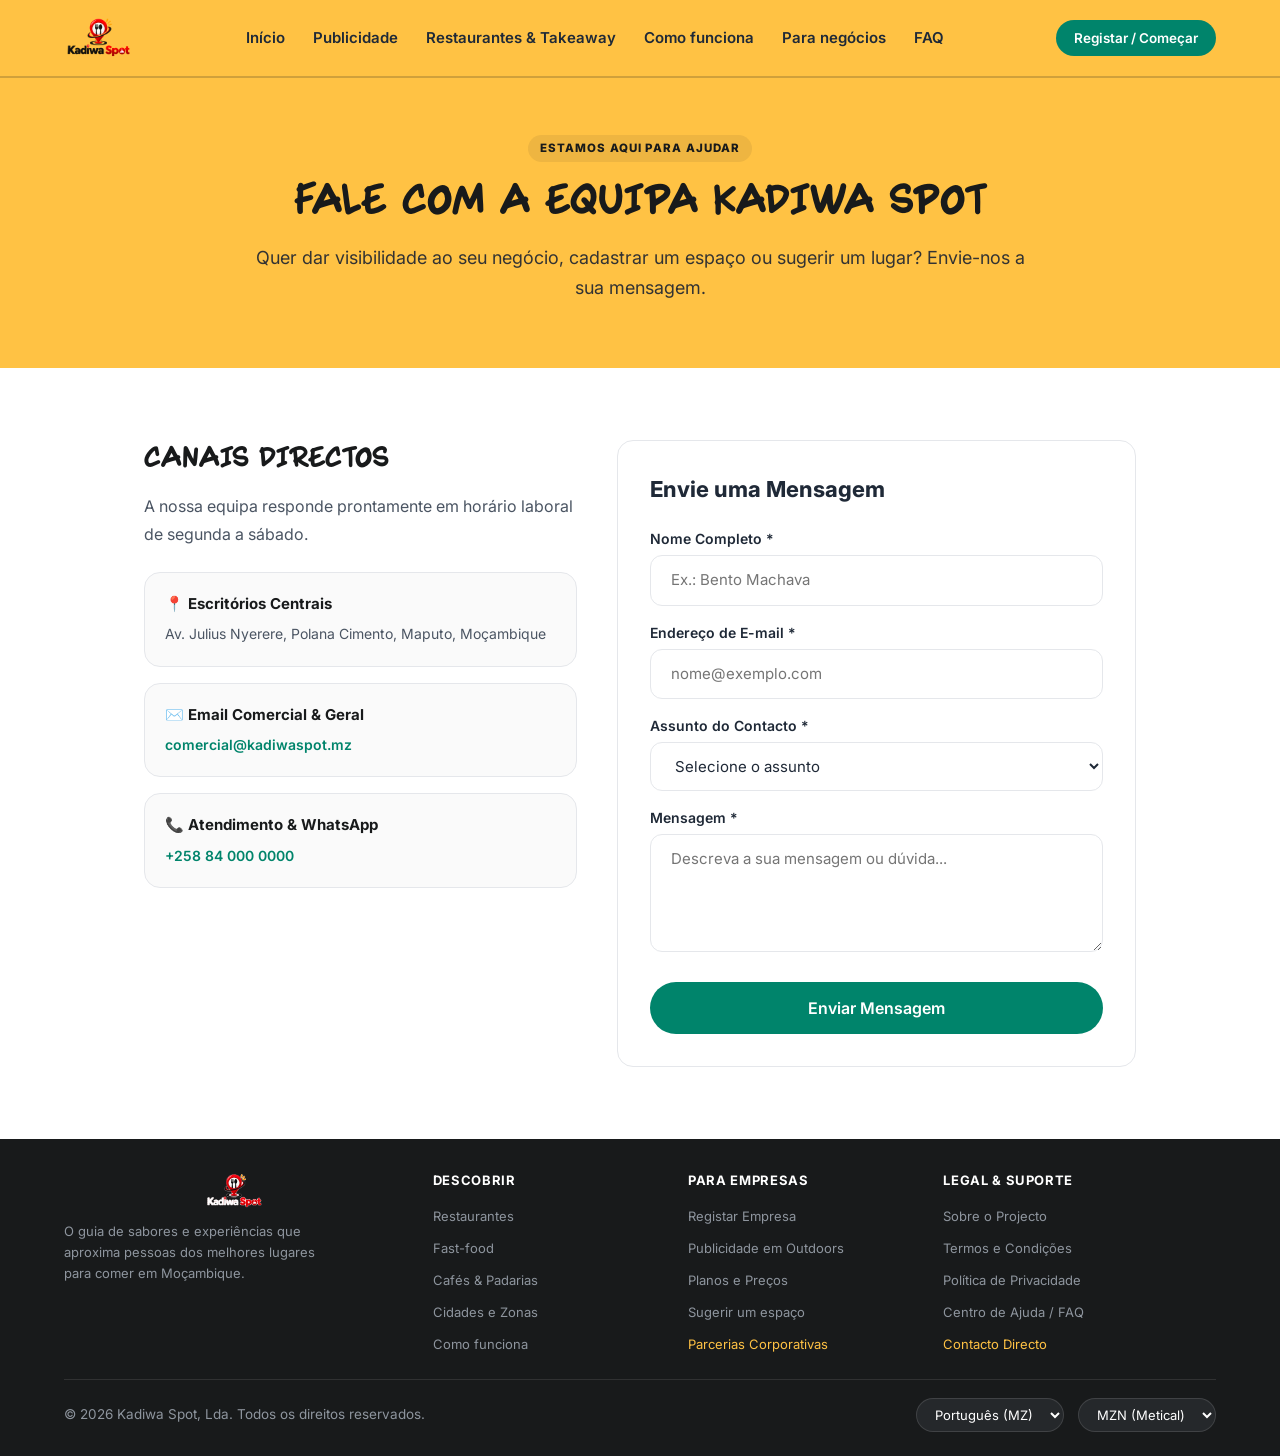
==== commit 068d2eec: "feat : exploreer" ====
--- a/pages/contacto.html
+++ b/pages/contacto.html
@@ -11,110 +11,100 @@
     <link rel="stylesheet" href="../css/estilos.css">
 </head>
 
-<body>
+<body class="content-page">
     <a class="skip-link" href="#conteudo">Saltar para o conteúdo</a>
 
     <!-- Topbar (Glovo Yellow) -->
-    <header class="glovo-header">
+    <header class="glovo-header" id="top">
         <div class="container nav-wrap">
             <a class="brand-link" href="../index.html" aria-label="Kadiwa Spot Início">
                 <img class="header-logo" src="../media/imagens/logo.png" alt="Kadiwa Spot">
             </a>
 
-            <nav class="nav-links" aria-label="Menu principal">
+            <nav id="primary-navigation" class="nav-links" aria-label="Menu principal">
                 <a href="../index.html">Início</a>
-                <a href="negocios.html#outdoors">Outdoors & Mupis</a>
+                <a href="../index.html#publicidade">Publicidade</a>
+                <a href="explorar.html">Restaurantes & Takeaway</a>
+                <a href="../index.html#como">Como funciona</a>
                 <a href="negocios.html">Para negócios</a>
-                <a href="negocios.html#precos">Planos</a>
-                <a href="sobre.html">Sobre nós</a>
-                <a class="active" href="contacto.html">Contacto</a>
+                <a href="../index.html#faq">FAQ</a>
             </nav>
 
             <div class="header-actions">
-                <a class="btn btn-teal btn-sm" href="negocios.html#precos">Ver Planos</a>
+                <a class="btn btn-teal btn-sm" href="negocios.html">Registar / Começar</a>
+                <button class="mobile-nav-toggle" aria-label="Abrir menu móvel" aria-expanded="false" aria-controls="primary-navigation" id="mobile-toggle" type="button">
+                    <span></span><span></span><span></span>
+                </button>
             </div>
         </div>
     </header>
 
     <main id="conteudo">
-        <section class="business-hero-glovo" style="padding: 50px 0 60px 0;">
-            <div class="container" style="text-align: center; max-width: 780px;">
-                <span class="ad-tag tag-yellow" style="background: rgba(0,0,0,0.08); margin-bottom: 12px;">Estamos aqui
+        <section class="page-intro-section business-hero-glovo">
+            <div class="page-intro container">
+                <span class="page-eyebrow ad-tag tag-yellow">Estamos aqui
                     para ajudar</span>
-                <h1 style="font-size: 42px; font-weight: 900; margin-bottom: 14px;">Fale com a Equipa Kadiwa Spot</h1>
-                <p style="font-size: 17px; color: #333333;">Quer dar visibilidade ao seu negócio, cadastrar um espaço
+                <h1 class="page-title">Fale com a Equipa Kadiwa Spot</h1>
+                <p class="page-lead">Quer dar visibilidade ao seu negócio, cadastrar um espaço
                     ou sugerir um lugar? Envie-nos a sua mensagem.</p>
             </div>
         </section>
 
-        <section style="padding: 70px 0; background: #FFFFFF;">
-            <div class="container"
-                style="display: grid; grid-template-columns: 1fr 1.2fr; gap: 48px; max-width: 1000px;">
+        <section class="content-section">
+            <div class="contact-grid container">
                 <!-- Contact info -->
-                <div style="display: flex; flex-direction: column; gap: 24px;">
+                <div class="contact-information">
                     <div>
-                        <h2 style="font-size: 26px; font-weight: 800; margin-bottom: 12px;">Canais Directos</h2>
-                        <p style="color: var(--color-text-secondary); line-height: 1.6;">A nossa equipa responde
+                        <h2 class="content-title">Canais Directos</h2>
+                        <p class="body-copy">A nossa equipa responde
                             prontamente em horário laboral de segunda a sábado.</p>
                     </div>
 
-                    <div style="display: flex; flex-direction: column; gap: 16px;">
-                        <div
-                            style="background: #FAFAFA; padding: 20px; border-radius: var(--radius-lg); border: 1px solid var(--color-border);">
-                            <strong style="display: block; font-size: 15px; color: #1A1A1A;">📍 Escritórios
+                    <div class="form-stack">
+                        <div class="contact-info-card">
+                            <strong class="contact-info-title">📍 Escritórios
                                 Centrais</strong>
-                            <span style="color: var(--color-text-secondary); font-size: 14px;">Av. Julius Nyerere,
+                            <span class="contact-info-text">Av. Julius Nyerere,
                                 Polana Cimento, Maputo, Moçambique</span>
                         </div>
 
-                        <div
-                            style="background: #FAFAFA; padding: 20px; border-radius: var(--radius-lg); border: 1px solid var(--color-border);">
-                            <strong style="display: block; font-size: 15px; color: #1A1A1A;">✉️ Email Comercial &
+                        <div class="contact-info-card">
+                            <strong class="contact-info-title">✉️ Email Comercial &
                                 Geral</strong>
-                            <a href="mailto:comercial@kadiwaspot.mz"
-                                style="color: var(--color-teal); font-weight: 600; font-size: 14px;">comercial@kadiwaspot.mz</a>
-                        </div>
-
-                        <div
-                            style="background: #FAFAFA; padding: 20px; border-radius: var(--radius-lg); border: 1px solid var(--color-border);">
-                            <strong style="display: block; font-size: 15px; color: #1A1A1A;">📞 Atendimento &
+                            <a href="mailto:comercial@kadiwaspot.mz" class="contact-info-link">comercial@kadiwaspot.mz</a>
+                        </div>
+
+                        <div class="contact-info-card">
+                            <strong class="contact-info-title">📞 Atendimento &
                                 WhatsApp</strong>
-                            <a href="tel:+258840000000"
-                                style="color: var(--color-teal); font-weight: 600; font-size: 14px;">+258 84 000
+                            <a href="tel:+258840000000" class="contact-info-link">+258 84 000
                                 0000</a>
                         </div>
                     </div>
                 </div>
 
                 <!-- Form -->
-                <div
-                    style="background: #FFFFFF; padding: 36px; border-radius: var(--radius-xl); border: 1px solid var(--color-border);">
-                    <h3 style="font-size: 22px; font-weight: 800; margin-bottom: 20px;">Envie uma Mensagem</h3>
-                    <form id="contact-form" style="display: flex; flex-direction: column; gap: 16px;">
-                        <div>
-                            <label for="contact-name"
-                                style="display: block; font-size: 14px; font-weight: 600; margin-bottom: 6px;">Nome
+                <div class="contact-form-card">
+                    <h3 class="form-title">Envie uma Mensagem</h3>
+                    <form id="contact-form" class="form-stack">
+                        <div>
+                            <label for="contact-name" class="field-label">Nome
                                 Completo *</label>
-                            <input id="contact-name" type="text" class="newsletter-input"
-                                style="width: 100%; border-radius: var(--radius-md);" required
+                            <input id="contact-name" type="text" class="form-input newsletter-input" required
                                 placeholder="Ex.: Bento Machava">
                         </div>
 
                         <div>
-                            <label for="contact-email"
-                                style="display: block; font-size: 14px; font-weight: 600; margin-bottom: 6px;">Endereço
+                            <label for="contact-email" class="field-label">Endereço
                                 de E-mail *</label>
-                            <input id="contact-email" type="email" class="newsletter-input"
-                                style="width: 100%; border-radius: var(--radius-md);" required
+                            <input id="contact-email" type="email" class="form-input newsletter-input" required
                                 placeholder="nome@exemplo.com">
                         </div>
 
                         <div>
-                            <label for="contact-subject"
-                                style="display: block; font-size: 14px; font-weight: 600; margin-bottom: 6px;">Assunto
+                            <label for="contact-subject" class="field-label">Assunto
                                 do Contacto *</label>
-                            <select id="contact-subject" class="newsletter-input"
-                                style="width: 100%; border-radius: var(--radius-md);" required>
+                            <select id="contact-subject" class="form-input newsletter-input" required>
                                 <option value="">Selecione o assunto</option>
                                 <option value="outdoor">Publicidade em Outdoors & Mupis</option>
                                 <option value="carrossel">Destaque no Grande Carrossel</option>
@@ -125,19 +115,16 @@
                         </div>
 
                         <div>
-                            <label for="contact-message"
-                                style="display: block; font-size: 14px; font-weight: 600; margin-bottom: 6px;">Mensagem
+                            <label for="contact-message" class="field-label">Mensagem
                                 *</label>
-                            <textarea id="contact-message" rows="4" class="newsletter-input"
-                                style="width: 100%; border-radius: var(--radius-md);" required
+                            <textarea id="contact-message" rows="4" class="form-input newsletter-input" required
                                 placeholder="Descreva a sua mensagem ou dúvida..."></textarea>
                         </div>
 
-                        <button type="submit" class="btn btn-teal btn-lg" style="margin-top: 8px;">Enviar
+                        <button type="submit" class="form-submit btn btn-teal btn-lg">Enviar
                             Mensagem</button>
                     </form>
-                    <div id="form-feedback"
-                        style="display: none; margin-top: 16px; padding: 12px; border-radius: var(--radius-md); background: var(--color-teal-light); color: var(--color-teal); font-weight: 600; text-align: center;">
+                    <div id="form-feedback" class="form-feedback">
                         ✓ Mensagem enviada com sucesso! Entraremos em contacto brevemente.
                     </div>
                 </div>
@@ -154,32 +141,56 @@
                     <p>O guia de sabores e experiências que aproxima pessoas dos melhores lugares para comer em
                         Moçambique.</p>
                 </div>
+
+                <div class="footer-links-col">
+                    <h4>Descobrir</h4>
+                    <ul>
+                        <li><a href="explorar.html?categoria=restaurante">Restaurantes</a></li>
+                        <li><a href="explorar.html?categoria=fast-food">Fast-food</a></li>
+                        <li><a href="explorar.html?categoria=cafe">Cafés & Padarias</a></li>
+                        <li><a href="../index.html#zonas">Cidades e Zonas</a></li>
+                        <li><a href="../index.html#faq">Como funciona</a></li>
+                    </ul>
+                </div>
+
                 <div class="footer-links-col">
                     <h4>Para Empresas</h4>
                     <ul>
                         <li><a href="negocios.html">Registar Empresa</a></li>
                         <li><a href="negocios.html#outdoors">Publicidade em Outdoors</a></li>
                         <li><a href="negocios.html#precos">Planos e Preços</a></li>
+                        <li><a href="contacto.html?tipo=sugestao">Sugerir um espaço</a></li>
+                        <li><a aria-current="page" href="contacto.html">Parcerias Corporativas</a></li>
                     </ul>
                 </div>
+
                 <div class="footer-links-col">
-                    <h4>Navegação</h4>
+                    <h4>Legal & Suporte</h4>
                     <ul>
-                        <li><a href="../index.html">Início</a></li>
-                        <li><a href="../index.html#publicidade">Grande Carrossel</a></li>
-                        <li><a href="../index.html#faq">FAQ</a></li>
+                        <li><a href="sobre.html">Sobre o Projecto</a></li>
+                        <li><a href="sobre.html#termos">Termos e Condições</a></li>
+                        <li><a href="sobre.html#privacidade">Política de Privacidade</a></li>
+                        <li><a href="../index.html#faq">Centro de Ajuda / FAQ</a></li>
+                        <li><a aria-current="page" href="contacto.html">Contacto Directo</a></li>
                     </ul>
                 </div>
-                <div class="footer-links-col">
-                    <h4>Legal</h4>
-                    <ul>
-                        <li><a href="sobre.html">Sobre nós</a></li>
-                        <li><a href="sobre.html#termos">Termos e Privacidade</a></li>
-                    </ul>
-                </div>
-            </div>
+            </div>
+
             <div class="footer-bottom-bar">
-                <div class="footer-copyright">&copy; 2026 Kadiwa Spot, Lda. Todos os direitos reservados.</div>
+                <div class="footer-copyright">
+                    &copy; 2026 Kadiwa Spot, Lda. Todos os direitos reservados.
+                </div>
+
+                <div class="footer-selectors">
+                    <select class="footer-select" aria-label="Selecionar idioma">
+                        <option value="pt" selected>Português (MZ)</option>
+                        <option value="en">English</option>
+                    </select>
+                    <select class="footer-select" aria-label="Selecionar moeda">
+                        <option value="mzn" selected>MZN (Metical)</option>
+                        <option value="usd">USD ($)</option>
+                    </select>
+                </div>
             </div>
         </div>
     </footer>
@@ -191,6 +202,7 @@
             document.getElementById('form-feedback').style.display = 'block';
         });
     </script>
+    <script src="../js/script.js" defer></script>
 </body>
 
 </html>
--- a/css/estilos.css
+++ b/css/estilos.css
@@ -1,4 +1,23 @@
 @import url('https://fonts.googleapis.com/css2?family=Inter:wght@300;400;500;600;700;800;900&display=swap');
+
+/* Fonte local de destaque; os textos e controlos mantêm a tipografia de leitura. */
+@font-face {
+    font-family: 'Food Marker';
+    src: url('../fonts/food-marker/FoodMarkerDemo.otf') format('opentype');
+    font-style: normal;
+    font-weight: 400;
+    font-display: swap;
+}
+
+/* Detalhes cursivos: apenas caracteres presentes na versão local da fonte. */
+@font-face {
+    font-family: 'Royal Maison Script';
+    src: url('../fonts/royal-maison/Royal Maison Script.ttf') format('truetype');
+    font-style: normal;
+    font-weight: 400;
+    font-display: swap;
+    unicode-range: U+0020-005F, U+0061-007A;
+}
 
 /* ==========================================================================
    DESIGN TOKENS & GLOVO-INSPIRED PALETTE
@@ -45,6 +64,8 @@
 
     /* Typography & Layout */
     --font-family: 'Inter', -apple-system, BlinkMacSystemFont, 'Segoe UI', Roboto, sans-serif;
+    --font-display: 'Food Marker', 'Inter', sans-serif;
+    --font-script: 'Royal Maison Script', cursive;
     --transition: all 0.25s cubic-bezier(0.16, 1, 0.3, 1);
 }
 
@@ -391,11 +412,12 @@
 }
 
 .hero-content-col h1 {
+    font-family: var(--font-display);
     font-size: 48px;
-    font-weight: 900;
+    font-weight: 400;
     line-height: 1.12;
     color: #1A1A1A;
-    letter-spacing: -0.02em;
+    letter-spacing: 0;
 }
 
 .hero-content-col .hero-sub {
@@ -408,7 +430,7 @@
 .glovo-search-capsule {
     background: #FFFFFF;
     border: 1px solid var(--color-border);
-    border-radius: var(--radius-pill);
+    border-radius: var(--radius-lg);
     padding: 6px 8px 6px 18px;
     display: flex;
     align-items: center;
@@ -560,10 +582,11 @@
 }
 
 .section-title-wrap h2 {
+    font-family: var(--font-display);
     font-size: 32px;
-    font-weight: 800;
+    font-weight: 400;
     color: #1A1A1A;
-    letter-spacing: -0.01em;
+    letter-spacing: 0;
 }
 
 .section-title-wrap p {
@@ -729,8 +752,9 @@
 }
 
 .ad-section-header h2 {
+    font-family: var(--font-display);
     font-size: 30px;
-    font-weight: 800;
+    font-weight: 400;
     color: #1A1A1A;
 }
 
@@ -1022,8 +1046,9 @@
 }
 
 .zones-container h2 {
+    font-family: var(--font-display);
     font-size: 36px;
-    font-weight: 800;
+    font-weight: 400;
     color: #1A1A1A;
     margin-bottom: 10px;
 }
@@ -1358,8 +1383,9 @@
 }
 
 .newsletter-box h2 {
+    font-family: var(--font-display);
     font-size: 28px;
-    font-weight: 800;
+    font-weight: 400;
     color: #1A1A1A;
     margin-bottom: 8px;
 }
@@ -1380,6 +1406,7 @@
 
 .newsletter-input {
     flex: 1;
+    min-width: 0;
     padding: 13px 20px;
     border: 1px solid var(--color-border);
     border-radius: var(--radius-pill);
@@ -1410,55 +1437,55 @@
 .glovo-footer {
     background: var(--color-dark);
     color: #FFFFFF;
-    padding: 70px 0 40px 0;
+    padding: 32px 0 24px;
 }
 
 .footer-top-grid {
     display: grid;
     grid-template-columns: 1.5fr 1fr 1fr 1.2fr;
-    gap: 40px;
-    padding-bottom: 50px;
+    gap: 28px;
+    padding-bottom: 24px;
     border-bottom: 1px solid rgba(255, 255, 255, 0.1);
 }
 
 .footer-brand-col {
     display: flex;
     flex-direction: column;
-    gap: 16px;
+    gap: 10px;
 }
 
 .footer-logo-img {
-    height: 48px;
+    height: 40px;
     width: auto;
     object-fit: contain;
 }
 
 .footer-brand-col p {
     color: var(--color-dark-muted);
-    font-size: 14px;
+    font-size: 13px;
     line-height: 1.6;
     max-width: 280px;
 }
 
 .footer-links-col h4 {
-    font-size: 15px;
+    font-size: 13px;
     font-weight: 700;
     color: #FFFFFF;
     text-transform: uppercase;
     letter-spacing: 0.05em;
-    margin-bottom: 18px;
+    margin-bottom: 12px;
 }
 
 .footer-links-col ul {
     list-style: none;
     display: flex;
     flex-direction: column;
-    gap: 12px;
+    gap: 8px;
 }
 
 .footer-links-col a {
     color: var(--color-dark-muted);
-    font-size: 14px;
+    font-size: 13px;
     transition: color 0.2s ease;
 }
 
@@ -1470,9 +1497,9 @@
     display: flex;
     align-items: center;
     justify-content: space-between;
-    padding-top: 30px;
+    padding-top: 18px;
     flex-wrap: wrap;
-    gap: 16px;
+    gap: 12px;
 }
 
 .footer-copyright {
@@ -1513,8 +1540,9 @@
 }
 
 .business-hero-content h1 {
+    font-family: var(--font-display);
     font-size: 46px;
-    font-weight: 900;
+    font-weight: 400;
     color: #1A1A1A;
     line-height: 1.15;
     margin-bottom: 16px;
@@ -1715,16 +1743,17 @@
 
 .pricing-popular-badge {
     position: absolute;
-    top: -14px;
+    top: -17px;
     left: 50%;
     transform: translateX(-50%);
     background: var(--color-teal);
     color: #FFFFFF;
-    font-size: 12px;
-    font-weight: 800;
-    text-transform: uppercase;
-    letter-spacing: 0.05em;
-    padding: 4px 16px;
+    font-family: var(--font-script);
+    font-size: 26px;
+    font-weight: 400;
+    line-height: 1.2;
+    white-space: nowrap;
+    padding: 2px 16px;
     border-radius: var(--radius-pill);
 }
 
@@ -1748,6 +1777,15 @@
     font-size: 40px;
     font-weight: 900;
     color: #1A1A1A;
+}
+
+.plan-price-box .plan-amount {
+    font-family: var(--font-script);
+    color: var(--color-dark);
+    font-size: clamp(32px, 3vw, 40px);
+    font-weight: 400;
+    line-height: 1.3;
+    display: inline-block;
 }
 
 .plan-price-box span {
@@ -1854,7 +1892,7 @@
     }
 
     .hero-content-col h1 {
-        font-size: 36px;
+        font-size: clamp(28px, 8.5vw, 36px);
     }
 
     .glovo-search-capsule {
@@ -2053,3 +2091,105 @@
         transform: none;
     }
 }
+
+/* Padrões partilhados entre a inicial, a descoberta e as páginas institucionais. */
+:root {
+    --color-action: #00846B;
+    --color-action-hover: #006F5A;
+    --section-spacing: clamp(44px, 6vw, 72px);
+}
+.sr-only {
+    position: absolute;
+    width: 1px;
+    height: 1px;
+    padding: 0;
+    margin: -1px;
+    overflow: hidden;
+    clip-path: inset(50%);
+    white-space: nowrap;
+    border: 0;
+}
+:where(a, button, input, select, textarea, summary):focus-visible {
+    outline: 2px solid var(--color-action);
+    outline-offset: 3px;
+}
+.btn-teal, .btn-search-submit { background-color: var(--color-action); }
+.btn-teal:hover, .btn-search-submit:hover { background-color: var(--color-action-hover); }
+.btn-outline-white { border-width: 1px; }
+.header-logo { flex-shrink: 0; }
+.brand-link { flex-shrink: 0; }
+.nav-links a { white-space: nowrap; }
+.footer-links-col a[aria-current="page"] { color: var(--color-primary-yellow); }
+.business-hero-glovo {
+    background: var(--color-primary-yellow);
+    border-top: 2px solid rgb(24 26 27 / 20%);
+    padding-block: 56px 64px;
+}
+.page-intro { text-align: center; max-width: 820px; }
+.page-eyebrow { background: rgb(24 26 27 / 7%); color: var(--color-dark); margin-bottom: 14px; }
+.page-title { font-family: var(--font-display); font-size: clamp(30px, 4vw, 44px); font-weight: 400; line-height: 1.15; letter-spacing: 0; margin-bottom: 16px; color: var(--color-dark); }
+.page-lead { font-size: clamp(16px, 1.6vw, 18px); line-height: 1.7; color: #333; }
+.content-section { padding-block: var(--section-spacing); background: #fff; }
+.reading-container { max-width: 920px; display: flex; flex-direction: column; gap: 36px; }
+.content-title { font-family: var(--font-display); font-size: clamp(24px, 3vw, 30px); font-weight: 400; line-height: 1.25; letter-spacing: 0; color: var(--color-dark); margin-bottom: 14px; }
+.body-copy { color: var(--color-text-secondary); font-size: 16px; line-height: 1.75; }
+.values-grid { display: grid; grid-template-columns: repeat(2, minmax(0, 1fr)); gap: 24px; }
+.value-card { background: var(--color-bg-page); padding: 28px; border-radius: var(--radius-lg); border: 1px solid var(--color-border); }
+.value-card-yellow { background: var(--color-primary-yellow-light); border-color: #ead6a7; }
+.value-title { font-size: 20px; font-weight: 750; color: var(--color-action); margin-bottom: 10px; }
+.centered-actions { display: flex; align-items: center; justify-content: center; gap: 16px; flex-wrap: wrap; margin-top: 20px; }
+.contact-grid { display: grid; grid-template-columns: minmax(0, 1fr) minmax(0, 1.2fr); gap: 40px; max-width: 1040px; align-items: start; }
+.contact-information { display: flex; flex-direction: column; gap: 24px; }
+.form-stack { display: flex; flex-direction: column; gap: 16px; }
+.contact-info-card { background: var(--color-bg-page); padding: 20px; border-radius: var(--radius-lg); border: 1px solid var(--color-border); }
+.contact-info-title { display: block; font-size: 15px; color: var(--color-dark); margin-bottom: 6px; }
+.contact-info-text { color: var(--color-text-secondary); font-size: 14px; line-height: 1.7; }
+.contact-info-link { color: var(--color-action); font-size: 14px; font-weight: 600; overflow-wrap: anywhere; }
+.contact-form-card { padding: 32px; border: 1px solid var(--color-border); border-radius: var(--radius-lg); background: #fff; }
+.form-title { font-size: 22px; font-weight: 750; margin-bottom: 22px; }
+.field-label { display: block; font-size: 14px; font-weight: 600; margin-bottom: 6px; }
+.form-input { width: 100%; border-radius: var(--radius-md); min-width: 0; }
+textarea.form-input { resize: vertical; }
+.form-submit { margin-top: 8px; }
+.form-feedback { display: none; margin-top: 16px; padding: 12px; border-radius: var(--radius-md); background: var(--color-teal-light); color: var(--color-action); font-size: 14px; font-weight: 600; text-align: center; }
+.surface-white { background: #fff; }
+.card-eyebrow { margin-bottom: 8px; }
+.business-page .business-hero-content h1 { font-size: clamp(32px, 4vw, 46px); letter-spacing: 0; }
+.business-page .business-hero-actions { flex-wrap: wrap; }
+.business-page .pricing-card-item, .business-page .media-feature-card { border-radius: var(--radius-lg); }
+@media (max-width: 1100px) {
+    .nav-links { display: none; }
+    .mobile-nav-toggle { display: flex; }
+    .nav-links.is-open {
+        display: flex;
+        flex-direction: column;
+        align-items: stretch;
+        gap: 0;
+        position: absolute;
+        top: 100%;
+        left: 0;
+        right: 0;
+        padding: 12px 24px 18px;
+        background: var(--color-primary-yellow);
+        border-bottom: 1px solid rgb(24 26 27 / 20%);
+    }
+    .nav-links.is-open a { padding-block: 12px; }
+    .nav-links.is-open a::after { bottom: 5px; }
+}
+@media (max-width: 767px) {
+    .contact-grid, .values-grid { grid-template-columns: 1fr; }
+    .contact-grid { gap: 28px; }
+    .contact-form-card { padding: 24px; }
+    .value-card { padding: 24px; }
+    .business-hero-glovo { padding-block: 38px 46px; }
+    .centered-actions .btn { white-space: normal; }
+    .business-page .business-hero-actions .btn { white-space: normal; }
+    .header-actions .btn { padding-inline: 12px; font-size: 12px; }
+    .nav-wrap { gap: 12px; }
+    .footer-selectors { flex-wrap: wrap; }
+    .reading-container { gap: 28px; }
+}
+@media (prefers-reduced-motion: reduce) {
+    html { scroll-behavior: auto; }
+    *, *::before, *::after { transition-duration: .01ms !important; }
+}
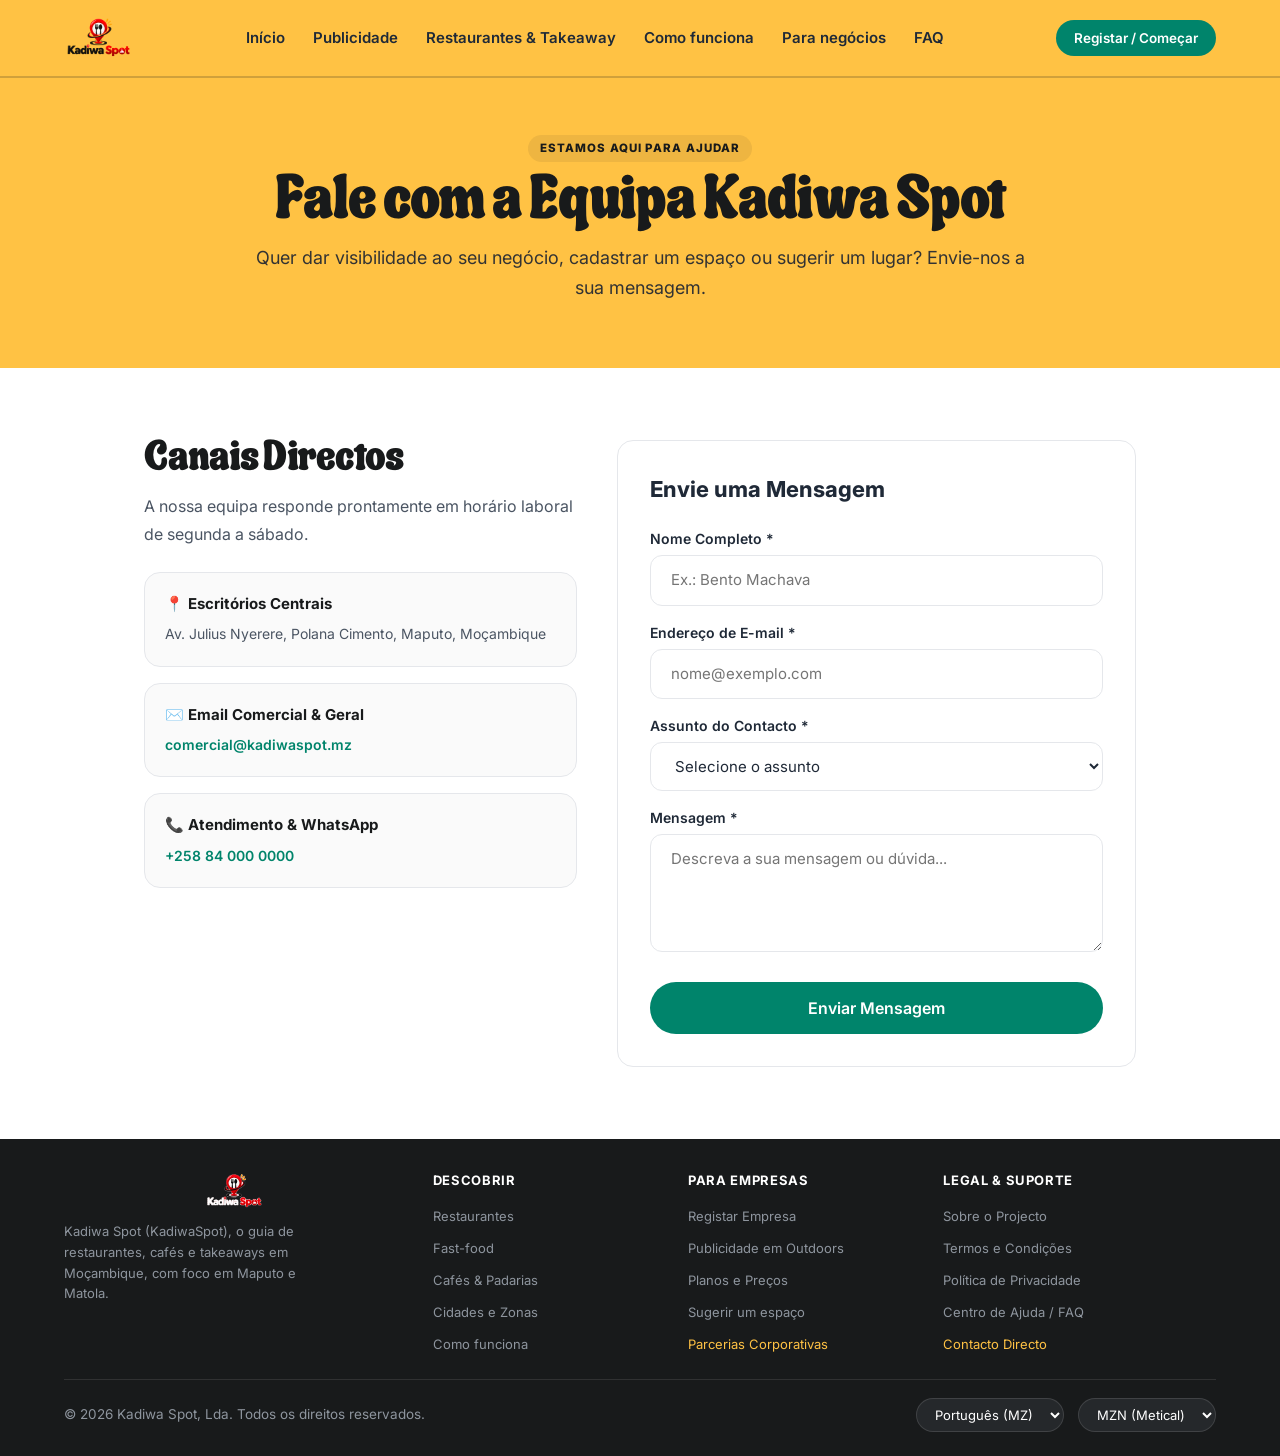
==== commit da17de4d: "feat:code" ====
--- a/pages/contacto.html
+++ b/pages/contacto.html
@@ -4,11 +4,75 @@
 <head>
     <meta charset="UTF-8">
     <meta name="viewport" content="width=device-width, initial-scale=1.0">
-    <meta name="description"
-        content="Fale com a equipa do Kadiwa Spot para parcerias, publicidade em outdoors, cadastro de restaurantes ou suporte.">
     <meta name="theme-color" content="#FFC244">
-    <title>Contacto & Parcerias | Kadiwa Spot</title>
     <link rel="stylesheet" href="../css/estilos.css">
+    <!-- KADIWA:SEO:START -->
+    <title>Contacto e parcerias em Moçambique | Kadiwa Spot</title>
+    <meta name="description" content="Contacte a equipa do Kadiwa Spot para sugerir um restaurante, esclarecer informações, conhecer soluções de publicidade ou propor parcerias em Moçambique.">
+    <meta name="robots" content="index, follow, max-image-preview:large">
+    <meta property="og:site_name" content="Kadiwa Spot">
+    <meta property="og:locale" content="pt_MZ">
+    <meta property="og:type" content="website">
+    <meta property="og:title" content="Contacto e parcerias em Moçambique | Kadiwa Spot">
+    <meta property="og:description" content="Contacte a equipa do Kadiwa Spot para sugerir um restaurante, esclarecer informações, conhecer soluções de publicidade ou propor parcerias em Moçambique.">
+    <meta property="og:image" content="https://kadiwaspot.merciodossantos.me/media/imagens/logo.png">
+    <meta property="og:image:width" content="1536">
+    <meta property="og:image:height" content="1024">
+    <meta property="og:image:alt" content="Logótipo Kadiwa Spot">
+    <meta name="twitter:card" content="summary">
+    <meta name="twitter:title" content="Contacto e parcerias em Moçambique | Kadiwa Spot">
+    <meta name="twitter:description" content="Contacte a equipa do Kadiwa Spot para sugerir um restaurante, esclarecer informações, conhecer soluções de publicidade ou propor parcerias em Moçambique.">
+    <meta name="twitter:image" content="https://kadiwaspot.merciodossantos.me/media/imagens/logo.png">
+    <meta name="twitter:image:alt" content="Logótipo Kadiwa Spot">
+    <link rel="icon" type="image/png" sizes="48x48" href="../media/imagens/favicon.png">
+    <link rel="canonical" href="https://kadiwaspot.merciodossantos.me/pages/contacto.html">
+    <meta property="og:url" content="https://kadiwaspot.merciodossantos.me/pages/contacto.html">
+    <script type="application/ld+json">
+{
+  "@context": "https://schema.org",
+  "@graph": [
+    {
+      "@type": "ContactPage",
+      "@id": "https://kadiwaspot.merciodossantos.me/pages/contacto.html#webpage",
+      "url": "https://kadiwaspot.merciodossantos.me/pages/contacto.html",
+      "name": "Contacto e parcerias em Moçambique | Kadiwa Spot",
+      "description": "Contacte a equipa do Kadiwa Spot para sugerir um restaurante, esclarecer informações, conhecer soluções de publicidade ou propor parcerias em Moçambique.",
+      "inLanguage": "pt-MZ",
+      "isPartOf": {
+        "@id": "https://kadiwaspot.merciodossantos.me/#website"
+      },
+      "about": {
+        "@id": "https://kadiwaspot.merciodossantos.me/#organization"
+      },
+      "publisher": {
+        "@id": "https://kadiwaspot.merciodossantos.me/#organization"
+      },
+      "breadcrumb": {
+        "@id": "https://kadiwaspot.merciodossantos.me/pages/contacto.html#breadcrumb"
+      }
+    },
+    {
+      "@type": "BreadcrumbList",
+      "@id": "https://kadiwaspot.merciodossantos.me/pages/contacto.html#breadcrumb",
+      "itemListElement": [
+        {
+          "@type": "ListItem",
+          "position": 1,
+          "name": "Kadiwa Spot",
+          "item": "https://kadiwaspot.merciodossantos.me/"
+        },
+        {
+          "@type": "ListItem",
+          "position": 2,
+          "name": "Contacto e parcerias",
+          "item": "https://kadiwaspot.merciodossantos.me/pages/contacto.html"
+        }
+      ]
+    }
+  ]
+}
+</script>
+    <!-- KADIWA:SEO:END -->
 </head>
 
 <body class="content-page">
@@ -138,8 +202,7 @@
             <div class="footer-top-grid">
                 <div class="footer-brand-col">
                     <img class="footer-logo-img" src="../media/imagens/logo-dark.png" alt="Kadiwa Spot">
-                    <p>O guia de sabores e experiências que aproxima pessoas dos melhores lugares para comer em
-                        Moçambique.</p>
+                    <p>Kadiwa Spot (KadiwaSpot), o guia de restaurantes, cafés e takeaways em Moçambique, com foco em Maputo e Matola.</p>
                 </div>
 
                 <div class="footer-links-col">
--- a/css/estilos.css
+++ b/css/estilos.css
@@ -2,21 +2,11 @@
 
 /* Fonte local de destaque; os textos e controlos mantêm a tipografia de leitura. */
 @font-face {
-    font-family: 'Food Marker';
-    src: url('../fonts/food-marker/FoodMarkerDemo.otf') format('opentype');
+    font-family: 'Sauce Tomato';
+    src: url('../fonts/sauce-tomato/Sauce Tomato.otf') format('opentype');
     font-style: normal;
     font-weight: 400;
     font-display: swap;
-}
-
-/* Detalhes cursivos: apenas caracteres presentes na versão local da fonte. */
-@font-face {
-    font-family: 'Royal Maison Script';
-    src: url('../fonts/royal-maison/Royal Maison Script.ttf') format('truetype');
-    font-style: normal;
-    font-weight: 400;
-    font-display: swap;
-    unicode-range: U+0020-005F, U+0061-007A;
 }
 
 /* ==========================================================================
@@ -64,8 +54,7 @@
 
     /* Typography & Layout */
     --font-family: 'Inter', -apple-system, BlinkMacSystemFont, 'Segoe UI', Roboto, sans-serif;
-    --font-display: 'Food Marker', 'Inter', sans-serif;
-    --font-script: 'Royal Maison Script', cursive;
+    --font-display: 'Sauce Tomato', Georgia, serif;
     --transition: all 0.25s cubic-bezier(0.16, 1, 0.3, 1);
 }
 
@@ -118,6 +107,10 @@
     border: none;
     background: none;
 }
+
+.location-feedback { font-size: 12px; line-height: 1.6; color: var(--color-text-secondary); }
+.location-feedback:empty { display: none; }
+button[aria-busy="true"] { cursor: progress; }
 
 .skip-link {
     position: fixed;
@@ -1203,7 +1196,7 @@
    METER MÃOS À OBRA, JUNTOS (Mint green parcerias)
    ========================================================================== */
 .section-partners-mint {
-    background: var(--color-teal-light);
+    background: #FFFFFF;
     padding: 80px 0;
     position: relative;
 }
@@ -1743,17 +1736,16 @@
 
 .pricing-popular-badge {
     position: absolute;
-    top: -17px;
+    top: -14px;
     left: 50%;
     transform: translateX(-50%);
     background: var(--color-teal);
     color: #FFFFFF;
-    font-family: var(--font-script);
-    font-size: 26px;
-    font-weight: 400;
-    line-height: 1.2;
-    white-space: nowrap;
-    padding: 2px 16px;
+    font-size: 12px;
+    font-weight: 800;
+    text-transform: uppercase;
+    letter-spacing: 0.05em;
+    padding: 4px 16px;
     border-radius: var(--radius-pill);
 }
 
@@ -1777,15 +1769,6 @@
     font-size: 40px;
     font-weight: 900;
     color: #1A1A1A;
-}
-
-.plan-price-box .plan-amount {
-    font-family: var(--font-script);
-    color: var(--color-dark);
-    font-size: clamp(32px, 3vw, 40px);
-    font-weight: 400;
-    line-height: 1.3;
-    display: inline-block;
 }
 
 .plan-price-box span {
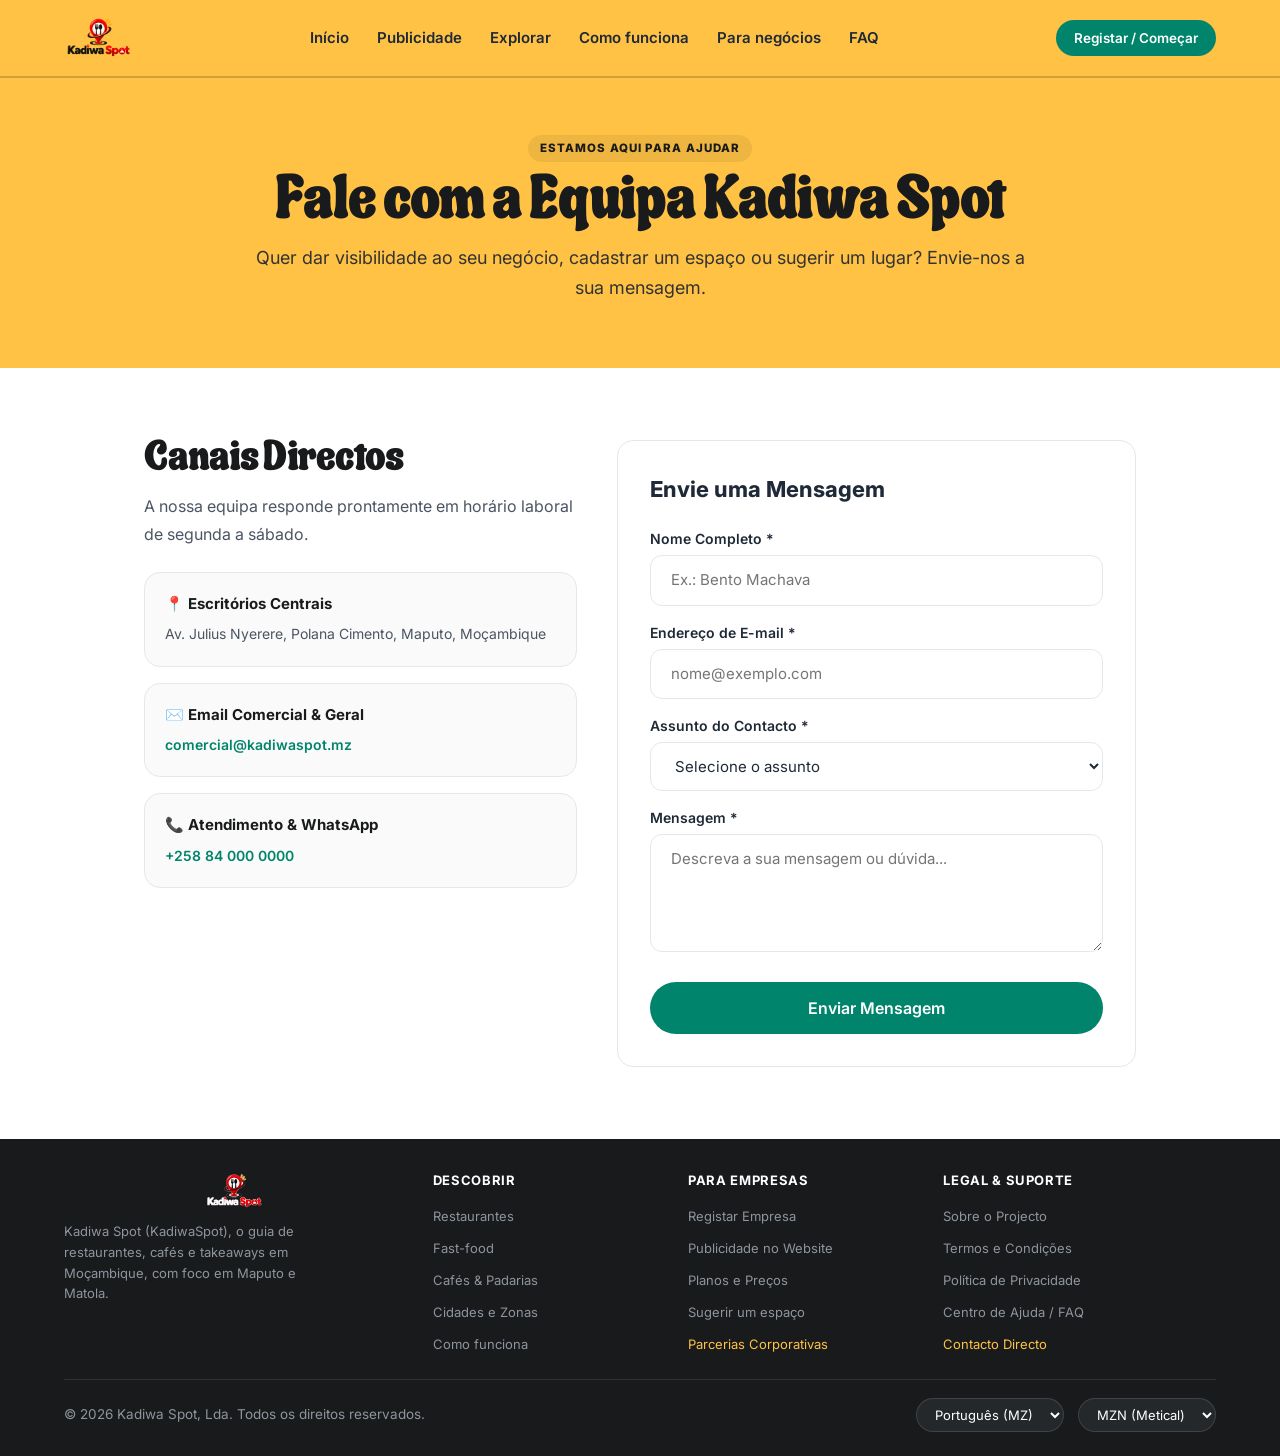
==== commit 8c5684d4: "feat:last" ====
--- a/pages/contacto.html
+++ b/pages/contacto.html
@@ -8,20 +8,20 @@
     <link rel="stylesheet" href="../css/estilos.css">
     <!-- KADIWA:SEO:START -->
     <title>Contacto e parcerias em Moçambique | Kadiwa Spot</title>
-    <meta name="description" content="Contacte a equipa do Kadiwa Spot para sugerir um restaurante, esclarecer informações, conhecer soluções de publicidade ou propor parcerias em Moçambique.">
+    <meta name="description" content="Contacte a equipa do Kadiwa Spot para registar um estabelecimento, pedir destaques no website, divulgar por email ou propor parcerias em Moçambique.">
     <meta name="robots" content="index, follow, max-image-preview:large">
     <meta property="og:site_name" content="Kadiwa Spot">
     <meta property="og:locale" content="pt_MZ">
     <meta property="og:type" content="website">
     <meta property="og:title" content="Contacto e parcerias em Moçambique | Kadiwa Spot">
-    <meta property="og:description" content="Contacte a equipa do Kadiwa Spot para sugerir um restaurante, esclarecer informações, conhecer soluções de publicidade ou propor parcerias em Moçambique.">
+    <meta property="og:description" content="Contacte a equipa do Kadiwa Spot para registar um estabelecimento, pedir destaques no website, divulgar por email ou propor parcerias em Moçambique.">
     <meta property="og:image" content="https://kadiwaspot.merciodossantos.me/media/imagens/logo.png">
     <meta property="og:image:width" content="1536">
     <meta property="og:image:height" content="1024">
     <meta property="og:image:alt" content="Logótipo Kadiwa Spot">
     <meta name="twitter:card" content="summary">
     <meta name="twitter:title" content="Contacto e parcerias em Moçambique | Kadiwa Spot">
-    <meta name="twitter:description" content="Contacte a equipa do Kadiwa Spot para sugerir um restaurante, esclarecer informações, conhecer soluções de publicidade ou propor parcerias em Moçambique.">
+    <meta name="twitter:description" content="Contacte a equipa do Kadiwa Spot para registar um estabelecimento, pedir destaques no website, divulgar por email ou propor parcerias em Moçambique.">
     <meta name="twitter:image" content="https://kadiwaspot.merciodossantos.me/media/imagens/logo.png">
     <meta name="twitter:image:alt" content="Logótipo Kadiwa Spot">
     <link rel="icon" type="image/png" sizes="48x48" href="../media/imagens/favicon.png">
@@ -36,7 +36,7 @@
       "@id": "https://kadiwaspot.merciodossantos.me/pages/contacto.html#webpage",
       "url": "https://kadiwaspot.merciodossantos.me/pages/contacto.html",
       "name": "Contacto e parcerias em Moçambique | Kadiwa Spot",
-      "description": "Contacte a equipa do Kadiwa Spot para sugerir um restaurante, esclarecer informações, conhecer soluções de publicidade ou propor parcerias em Moçambique.",
+      "description": "Contacte a equipa do Kadiwa Spot para registar um estabelecimento, pedir destaques no website, divulgar por email ou propor parcerias em Moçambique.",
       "inLanguage": "pt-MZ",
       "isPartOf": {
         "@id": "https://kadiwaspot.merciodossantos.me/#website"
@@ -88,7 +88,7 @@
             <nav id="primary-navigation" class="nav-links" aria-label="Menu principal">
                 <a href="../index.html">Início</a>
                 <a href="../index.html#publicidade">Publicidade</a>
-                <a href="explorar.html">Restaurantes & Takeaway</a>
+                <a href="explorar.html">Explorar</a>
                 <a href="../index.html#como">Como funciona</a>
                 <a href="negocios.html">Para negócios</a>
                 <a href="../index.html#faq">FAQ</a>
@@ -170,7 +170,7 @@
                                 do Contacto *</label>
                             <select id="contact-subject" class="form-input newsletter-input" required>
                                 <option value="">Selecione o assunto</option>
-                                <option value="outdoor">Publicidade em Outdoors & Mupis</option>
+                                <option value="publicidade">Publicidade no website e por email</option>
                                 <option value="carrossel">Destaque no Grande Carrossel</option>
                                 <option value="negocio">Registar Restaurante / Takeaway</option>
                                 <option value="sugestao">Sugerir ou actualizar um espaço</option>
@@ -220,7 +220,7 @@
                     <h4>Para Empresas</h4>
                     <ul>
                         <li><a href="negocios.html">Registar Empresa</a></li>
-                        <li><a href="negocios.html#outdoors">Publicidade em Outdoors</a></li>
+                        <li><a href="negocios.html#outdoors">Publicidade no Website</a></li>
                         <li><a href="negocios.html#precos">Planos e Preços</a></li>
                         <li><a href="contacto.html?tipo=sugestao">Sugerir um espaço</a></li>
                         <li><a aria-current="page" href="contacto.html">Parcerias Corporativas</a></li>
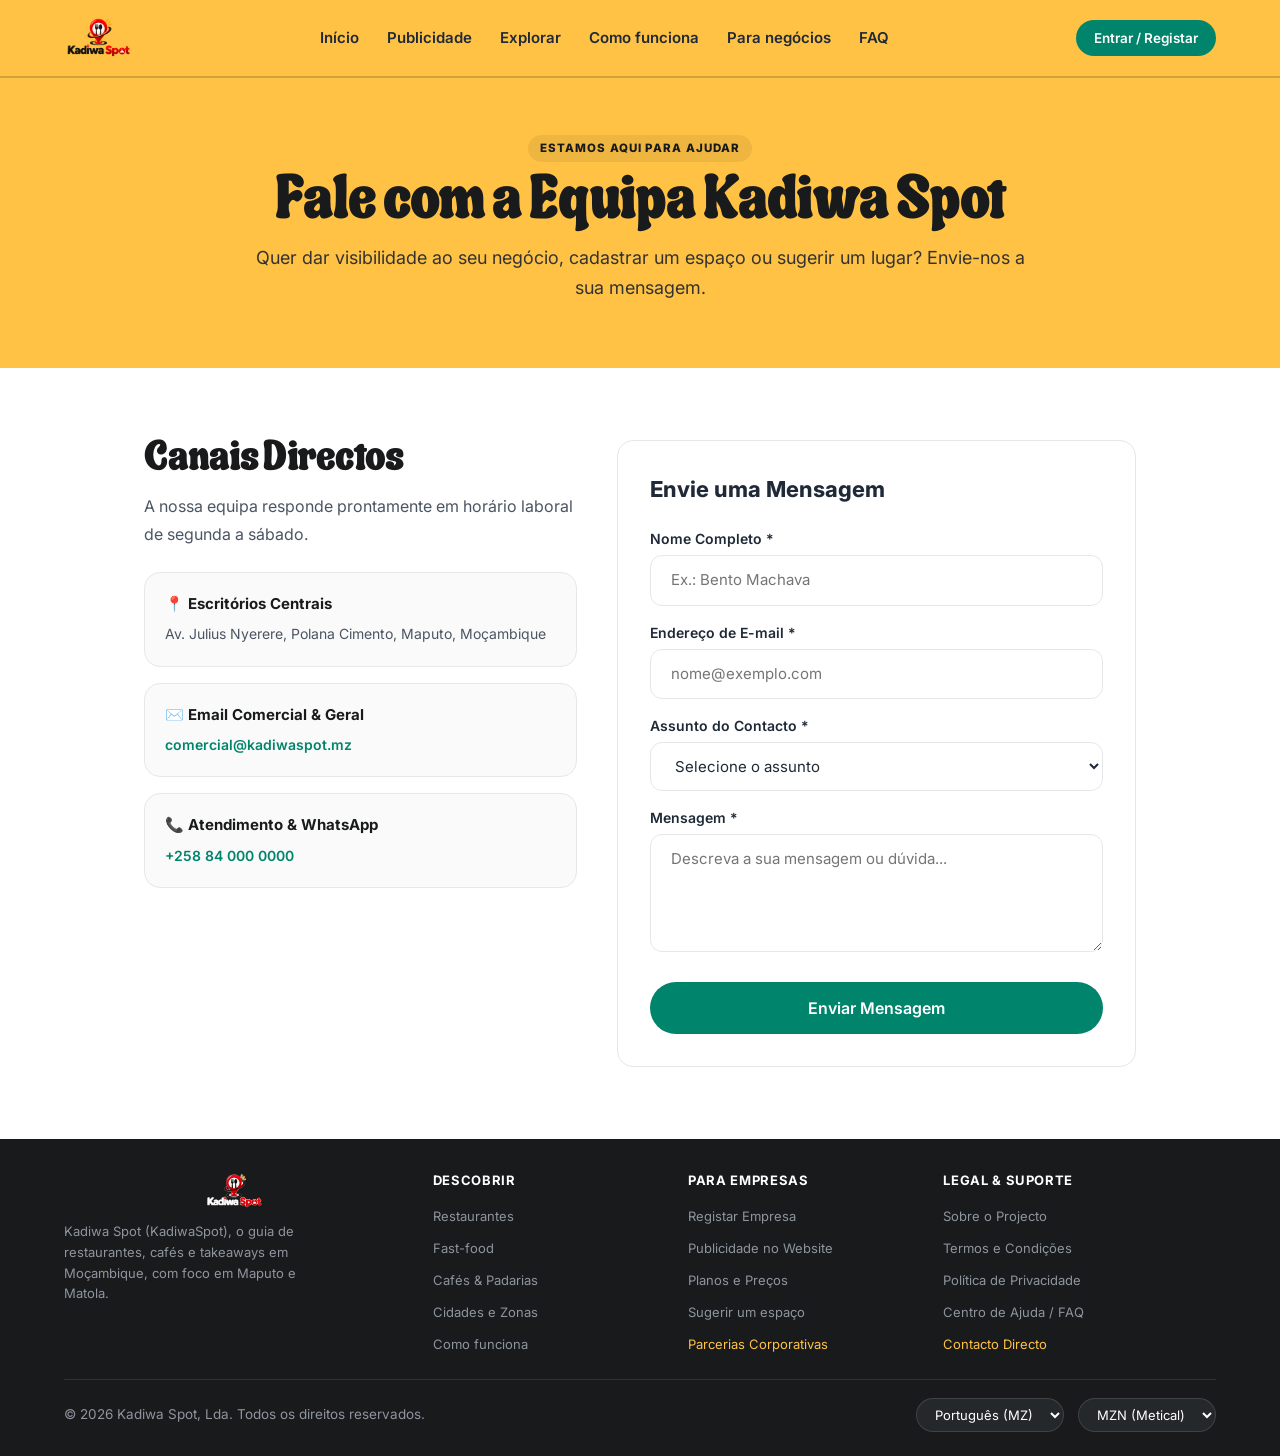
==== commit e4626b41: "feat: add optional customer accounts and reviews" ====
--- a/pages/contacto.html
+++ b/pages/contacto.html
@@ -95,7 +95,7 @@
             </nav>
 
             <div class="header-actions">
-                <a class="btn btn-teal btn-sm" href="negocios.html">Registar / Começar</a>
+                <button class="btn btn-teal btn-sm" type="button" data-account-open>Entrar / Registar</button>
                 <button class="mobile-nav-toggle" aria-label="Abrir menu móvel" aria-expanded="false" aria-controls="primary-navigation" id="mobile-toggle" type="button">
                     <span></span><span></span><span></span>
                 </button>
@@ -266,6 +266,7 @@
         });
     </script>
     <script src="../js/script.js" defer></script>
+    <script src="../js/conta-cliente.js" defer></script>
 </body>
 
 </html>
--- a/css/estilos.css
+++ b/css/estilos.css
@@ -2176,3 +2176,56 @@
     html { scroll-behavior: auto; }
     *, *::before, *::after { transition-duration: .01ms !important; }
 }
+
+/* Conta opcional do cliente. Os dados desta demonstração permanecem no navegador. */
+.account-dialog { position: fixed; inset: 0; width: min(540px, calc(100% - 28px)); max-height: min(760px, calc(100dvh - 28px)); margin: auto; padding: 0; overflow: auto; border: 1px solid var(--color-border); border-radius: var(--radius-lg); background: #fff; color: var(--color-text-main); }
+.account-dialog::backdrop { background: rgb(24 26 27 / 55%); }
+.account-dialog-heading { display: flex; align-items: flex-start; justify-content: space-between; gap: 16px; padding: 22px 24px 18px; border-bottom: 1px solid var(--color-border); }
+.account-dialog-heading h2 { font-family: var(--font-display); font-size: 25px; font-weight: 400; line-height: 1.15; }
+.account-kicker { margin: 0 0 5px; color: var(--color-action); font-size: 12px; font-weight: 700; }
+.account-close { display: grid; flex: 0 0 auto; place-items: center; width: 34px; height: 34px; border: 1px solid var(--color-border); border-radius: 50%; background: #fff; color: var(--color-text-main); font-size: 22px; line-height: 1; }
+.account-close:hover { background: var(--color-primary-yellow-light); border-color: var(--color-primary-yellow); }
+.account-dialog-body { padding: 22px 24px 26px; }
+.account-intro { display: grid; gap: 8px; margin-bottom: 20px; }
+.account-intro p { color: var(--color-text-secondary); font-size: 14px; line-height: 1.6; }
+.account-local-note { color: var(--color-text-muted) !important; font-size: 12px !important; line-height: 1.55; }
+.account-form { display: grid; gap: 16px; }
+.account-field { display: grid; gap: 7px; }
+.account-field label, .account-preferences legend, .review-rating legend { color: var(--color-text-main); font-size: 14px; font-weight: 700; }
+.account-field input, .account-field textarea { width: 100%; min-width: 0; padding: 11px 12px; border: 1px solid #b8c0c4; border-radius: var(--radius-md); background: #fff; color: var(--color-text-main); font: inherit; }
+.account-field textarea { resize: vertical; }
+.account-field input:focus, .account-field textarea:focus { outline: 2px solid var(--color-action); outline-offset: 1px; border-color: var(--color-action); }
+.account-field small, .account-preferences small { color: var(--color-text-muted); font-size: 12px; line-height: 1.45; }
+.account-preferences { display: grid; gap: 10px; padding: 15px; border: 1px solid var(--color-border); border-radius: var(--radius-md); }
+.account-preferences legend { padding-inline: 4px; }
+.account-preferences label { display: flex; align-items: flex-start; gap: 8px; color: var(--color-text-secondary); font-size: 13px; line-height: 1.45; }
+.account-preferences input { width: 16px; height: 16px; margin-top: 1px; accent-color: var(--color-action); }
+.account-form-error { padding: 10px 12px; border: 1px solid #d4473d; border-radius: var(--radius-sm); background: #fff7f5; color: #9a2f28; font-size: 13px; line-height: 1.45; }
+.account-actions { display: grid; gap: 12px; padding-top: 4px; }
+.account-actions .btn { width: 100%; }
+.account-text-button { justify-self: center; padding: 4px; border-bottom: 1px solid currentColor; color: var(--color-text-secondary); font-size: 13px; }
+.account-text-button:hover { color: var(--color-action); }
+.account-summary { display: grid; gap: 14px; }
+.account-summary h3 { color: var(--color-text-main); font-size: 20px; }
+.account-summary > p:not(.account-local-note) { color: var(--color-text-secondary); font-size: 14px; line-height: 1.55; }
+.account-summary .btn { width: 100%; }
+.account-delete { color: #a43c34; }
+.account-review-dialog { width: min(500px, calc(100% - 28px)); }
+.review-spot-name { color: var(--color-text-secondary); font-size: 14px; line-height: 1.55; }
+.review-rating { display: grid; gap: 10px; padding: 0; border: 0; }
+.review-rating-options { display: grid; grid-template-columns: repeat(5, 1fr); gap: 8px; }
+.review-rating-options label { position: relative; display: grid; place-items: center; min-height: 44px; border: 1px solid #b8c0c4; border-radius: var(--radius-md); background: #fff; cursor: pointer; color: var(--color-text-main); font-size: 14px; font-weight: 700; }
+.review-rating-options label:has(input:checked) { border-color: var(--color-action); background: var(--color-teal-light); color: var(--color-action); }
+.review-rating-options input { position: absolute; opacity: 0; }
+.review-rating-options label:focus-within { outline: 2px solid var(--color-action); outline-offset: 2px; }
+.detail-review-button { margin-top: 2px; }
+.own-review { margin: 0 0 16px; padding: 13px; border: 1px solid #b9d8ce; border-radius: var(--radius-md); background: var(--color-teal-light); }
+.own-review strong { color: var(--color-action); font-size: 13px; }
+.detail-body [role="tabpanel"] .own-review p { margin: 7px 0 0; color: var(--color-text-secondary); }
+.review-account-note { margin-top: 8px !important; color: var(--color-text-muted) !important; font-size: 11px !important; }
+@media (max-width: 520px) {
+    .account-dialog { width: calc(100% - 16px); max-height: calc(100dvh - 16px); }
+    .account-dialog-heading { padding: 18px 18px 15px; }
+    .account-dialog-body { padding: 18px; }
+    .account-dialog-heading h2 { font-size: 22px; }
+}
